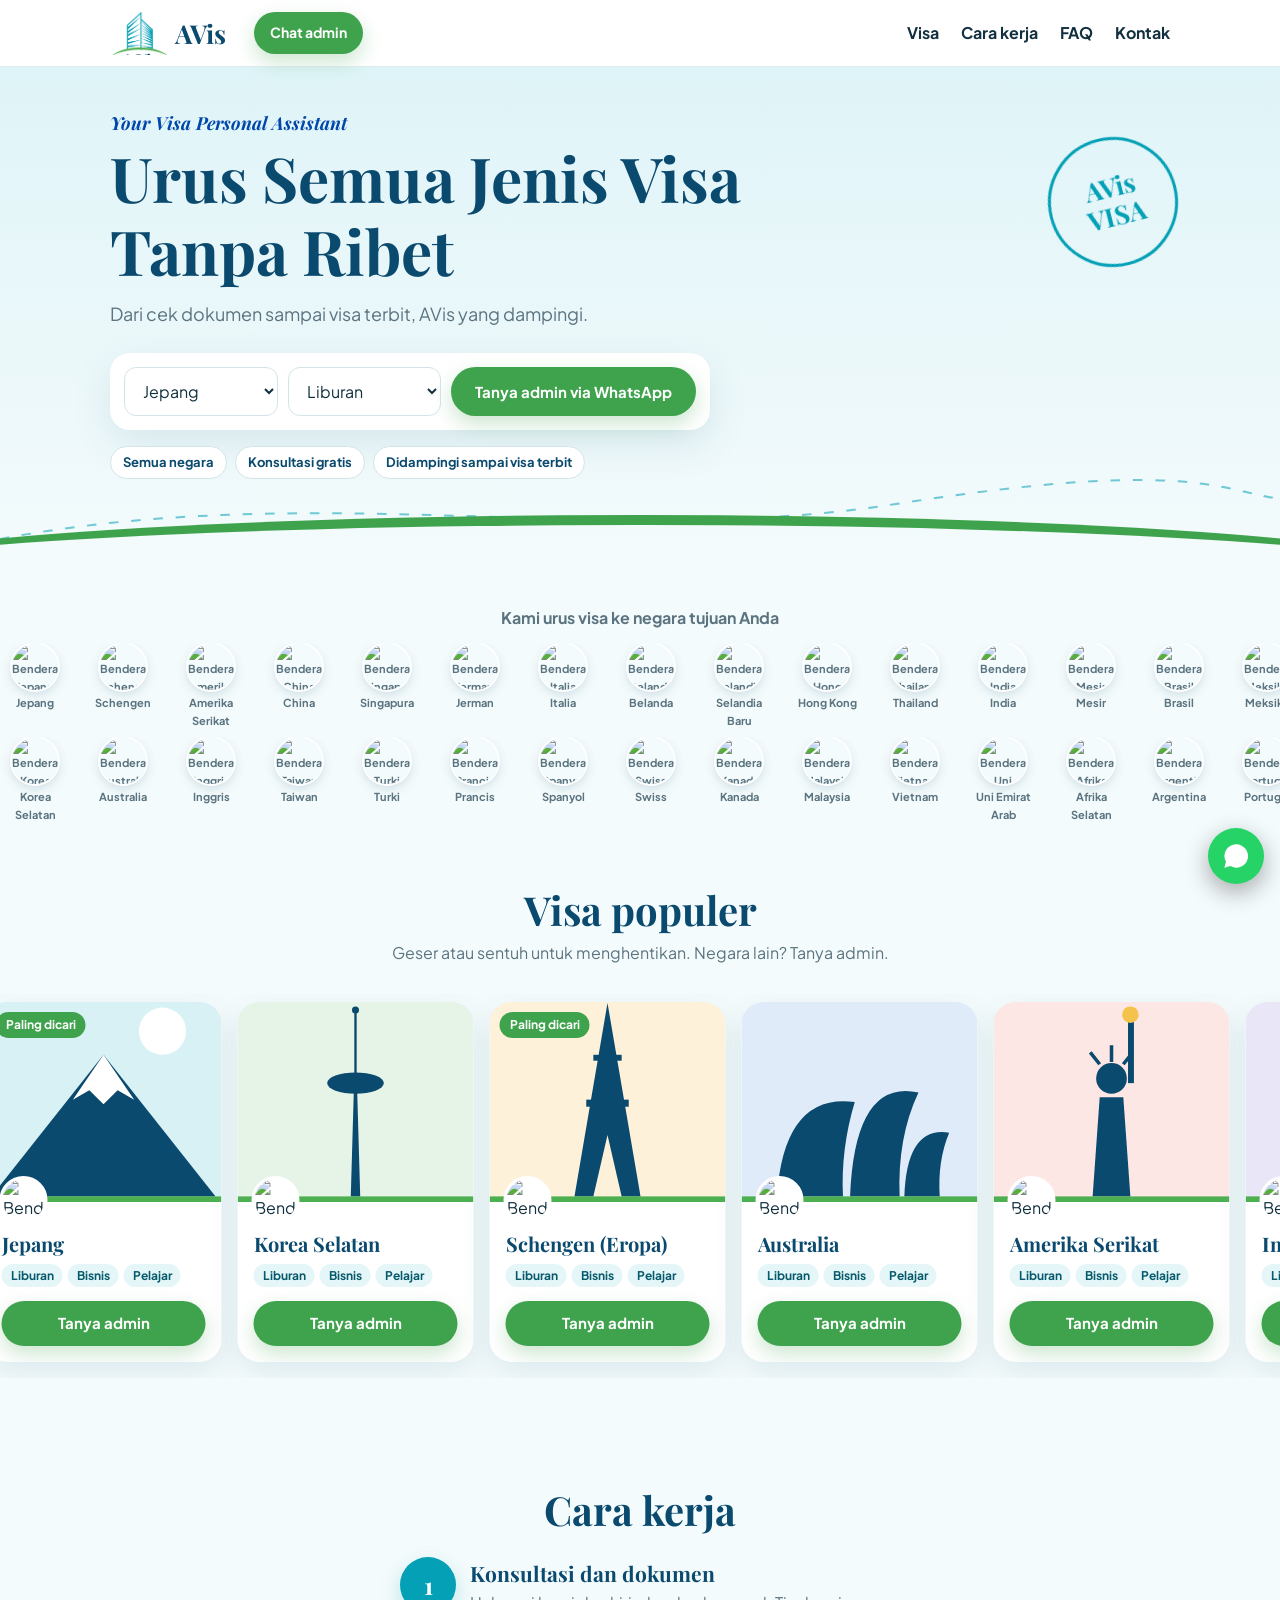
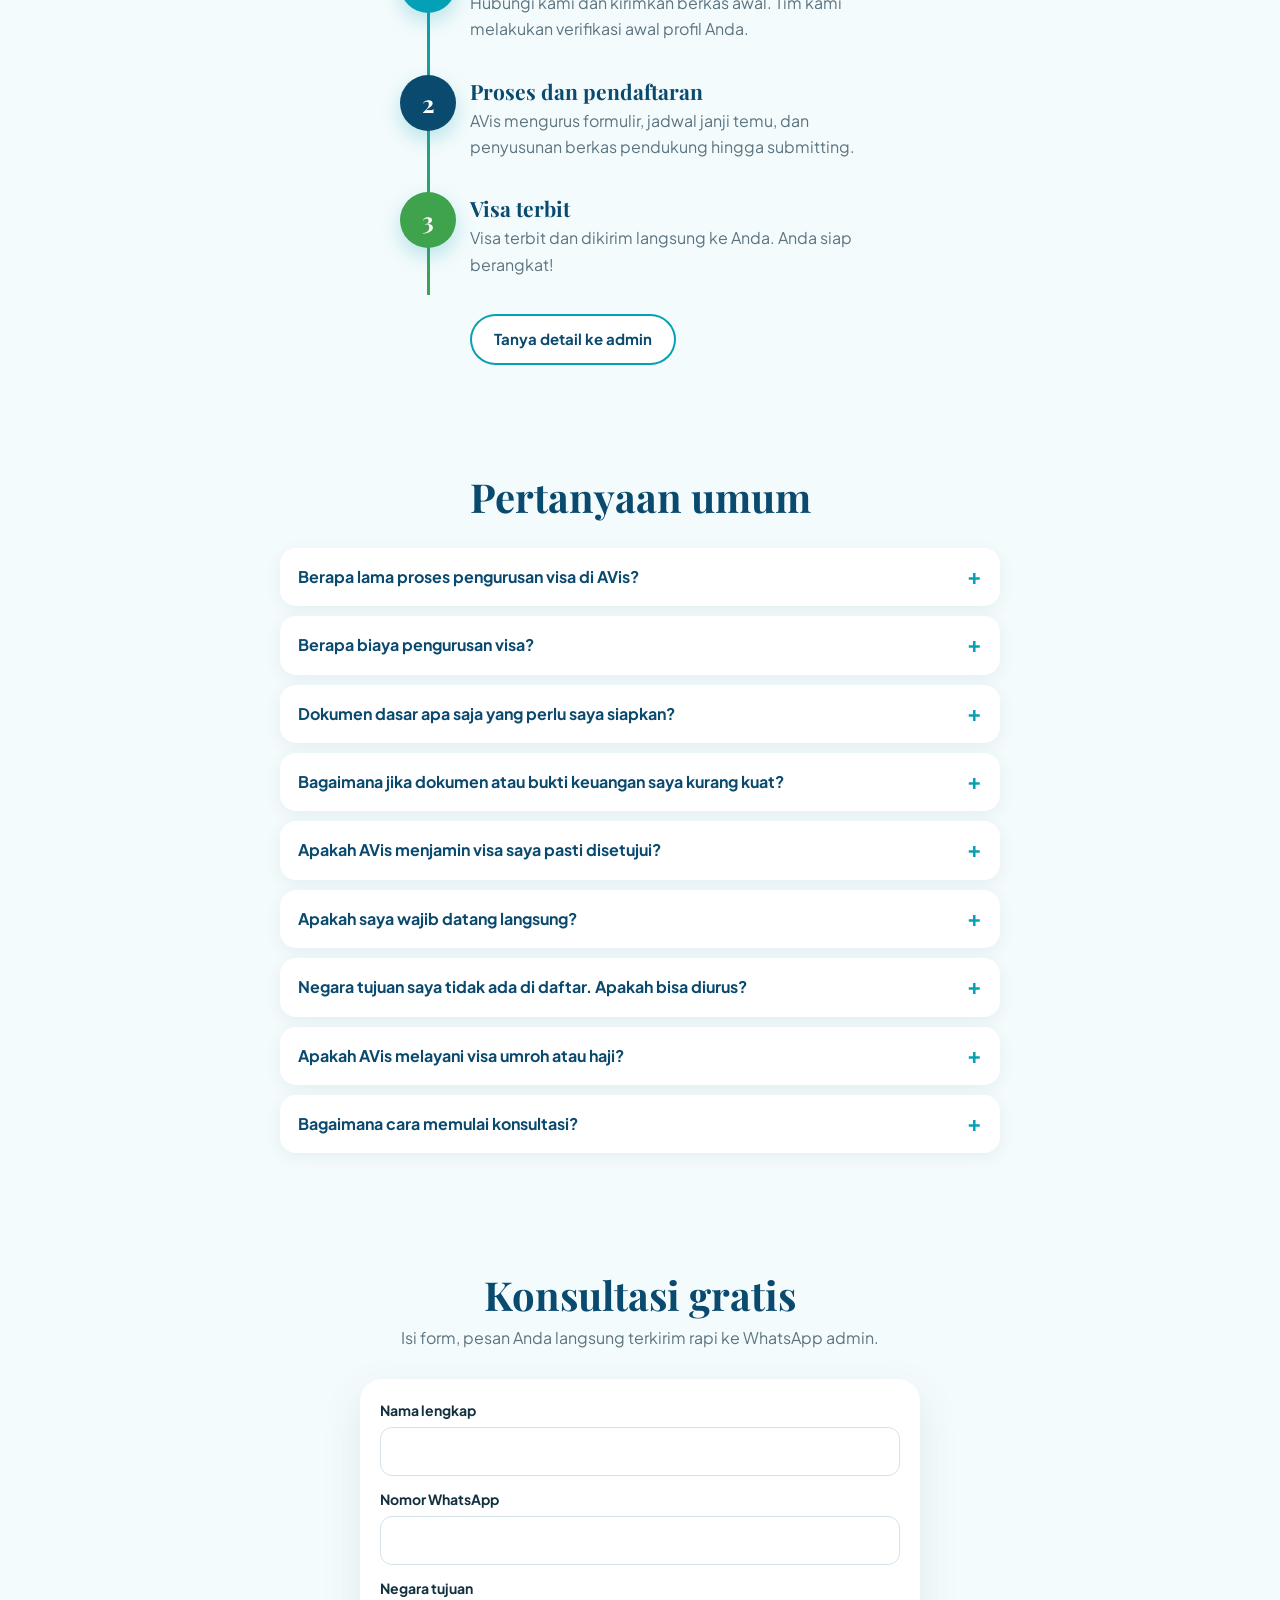
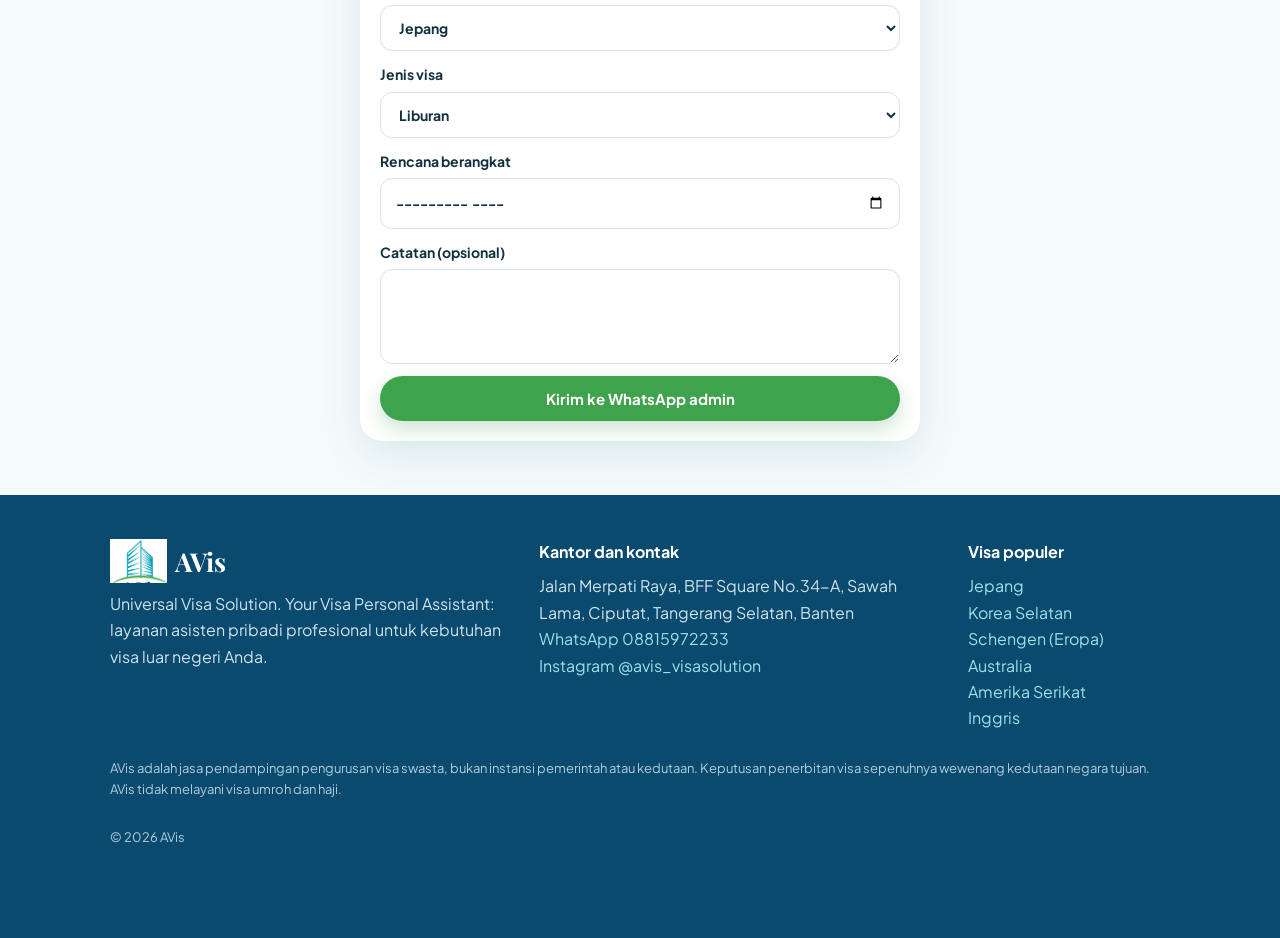
==== index.html @ 98c241cb "Add files via upload" ====
<!doctype html><html lang="id"><head><meta charset="utf-8"><meta name="viewport" content="width=device-width,initial-scale=1"><title>AVis | Jasa Pengurusan Visa Semua Negara, Urus Visa Tanpa Ribet</title><meta name="description" content="AVis (Universal Visa Solution) membantu pengurusan visa semua negara: liburan, bisnis, pelajar, kerja. Konsultasi gratis lewat WhatsApp."><link rel="canonical" href="https://avisgovisa.id/"><meta property="og:title" content="AVis | Jasa Pengurusan Visa Semua Negara, Urus Visa Tanpa Ribet"><meta property="og:description" content="AVis (Universal Visa Solution) membantu pengurusan visa semua negara: liburan, bisnis, pelajar, kerja. Konsultasi gratis lewat WhatsApp."><meta property="og:type" content="website"><meta property="og:url" content="https://avisgovisa.id/"><meta property="og:image" content="https://avisgovisa.id/assets/logo.png"><meta name="theme-color" content="#04a0b5"><link rel="icon" href="./assets/favicon.png"><link rel="preconnect" href="https://fonts.googleapis.com"><link rel="preconnect" href="https://fonts.gstatic.com" crossorigin><link href="https://fonts.googleapis.com/css2?family=Playfair+Display:wght@600;700&family=Plus+Jakarta+Sans:wght@400;500;700&display=swap" rel="stylesheet"><link rel="stylesheet" href="./assets/style.css"><script type="application/ld+json">{"@context": "https://schema.org", "@type": "ProfessionalService", "name": "AVis - Universal Visa Solution", "url": "https://avisgovisa.id", "image": "https://avisgovisa.id/assets/logo.png", "telephone": "+628815972233", "description": "Jasa pendampingan pengurusan visa semua negara.", "address": {"@type": "PostalAddress", "streetAddress": "Jalan Merpati Raya, BFF Square No.34-A, Sawah Lama, Ciputat", "addressLocality": "Tangerang Selatan", "addressRegion": "Banten", "addressCountry": "ID"}, "sameAs": ["https://www.instagram.com/avis_visasolution/"]}</script><script type="application/ld+json">{"@context": "https://schema.org", "@type": "FAQPage", "mainEntity": [{"@type": "Question", "name": "Berapa lama proses pengurusan visa di AVis?", "acceptedAnswer": {"@type": "Answer", "text": "Tergantung negara tujuan. Perkiraan: Australia dan China 3-7 hari kerja setelah berkas lengkap, Schengen (Eropa) 7-14 hari kerja (tergantung slot biometrik VFS/TLS). Waktu bisa berubah mengikuti kebijakan kedutaan."}}, {"@type": "Question", "name": "Berapa biaya pengurusan visa?", "acceptedAnswer": {"@type": "Answer", "text": "Biaya tergantung negara dan jenis visa. Chat admin via WhatsApp untuk informasi biaya terbaru."}}, {"@type": "Question", "name": "Dokumen dasar apa saja yang perlu saya siapkan?", "acceptedAnswer": {"@type": "Answer", "text": "Umumnya: paspor asli (aktif minimal 6 bulan), pasfoto terbaru, dokumen identitas (KTP, KK, akta lahir/nikah), rekening koran 3 bulan terakhir, serta surat keterangan kerja atau izin usaha. Detail persyaratan tiap negara kami kirim saat Anda berkonsultasi."}}, {"@type": "Question", "name": "Bagaimana jika dokumen atau bukti keuangan saya kurang kuat?", "acceptedAnswer": {"@type": "Answer", "text": "Tim Personal Visa Assistant kami melakukan profile review lebih dulu. Jika ada kekurangan, kami beri panduan dan solusi alternatif yang sah secara legal agar aplikasi Anda tetap kuat."}}, {"@type": "Question", "name": "Apakah AVis menjamin visa saya pasti disetujui?", "acceptedAnswer": {"@type": "Answer", "text": "Keputusan akhir sepenuhnya kewenangan kedutaan negara tujuan, jadi AVis tidak bisa menjamin visa disetujui. Dengan pendampingan tim kami, berkas Anda diperiksa, disusun, dan dioptimalkan sesuai standar penilaian kedutaan untuk meminimalkan risiko penolakan."}}, {"@type": "Question", "name": "Apakah saya wajib datang langsung?", "acceptedAnswer": {"@type": "Answer", "text": "Tergantung negara. Australia: umumnya online (e-Visa), tidak perlu datang. Schengen dan China: perlu hadir 1x untuk biometrik (sidik jari dan foto) di pusat aplikasi visa (VFS/TLS/CVAC). Kami bantu atur jadwal dan dampingi kesiapan berkas."}}, {"@type": "Question", "name": "Negara tujuan saya tidak ada di daftar. Apakah bisa diurus?", "acceptedAnswer": {"@type": "Answer", "text": "Bisa. AVis melayani pengurusan visa ke semua negara. Tanyakan langsung ke admin via WhatsApp."}}, {"@type": "Question", "name": "Apakah AVis melayani visa umroh atau haji?", "acceptedAnswer": {"@type": "Answer", "text": "Belum. AVis tidak melayani visa umroh dan haji."}}, {"@type": "Question", "name": "Bagaimana cara memulai konsultasi?", "acceptedAnswer": {"@type": "Answer", "text": "Isi form konsultasi di bawah atau klik tombol WhatsApp. Tim kami akan menganalisis profil Anda dan memberi konsultasi awal GRATIS."}}]}</script></head><body><header><div class="w hd"><a class="brand" href="./"><img src="./assets/logo-icon.png" alt="" width="44" height="44">AVis</a><a class="btn" href="https://wa.me/628815972233?text=Halo%20AVis%2C%20saya%20mau%20konsultasi%20visa." target="_blank" rel="noopener">Chat admin</a><button class="mn" aria-label="Menu">&#9776;</button><nav><a href="./#visa">Visa</a><a href="./#cara">Cara kerja</a><a href="./#faq">FAQ</a><a href="./#kontak">Kontak</a></nav></div></header><main><section class="hero"><div class="w"><p class="tag">Your Visa Personal Assistant</p><h1>Urus Semua Jenis Visa Tanpa Ribet</h1><p class="sub">Dari cek dokumen sampai visa terbit, AVis yang dampingi.</p><form class="pick" data-wa><select name="Negara tujuan" aria-label="Negara tujuan"><option>Jepang</option><option>Korea Selatan</option><option>Schengen (Eropa)</option><option>Australia</option><option>Amerika Serikat</option><option>Inggris</option><option>China</option><option>Taiwan</option><option>Singapura</option><option>Turki</option><option>Negara lain</option></select><select name="Jenis visa" aria-label="Jenis visa"><option>Liburan</option><option>Bisnis</option><option>Pelajar</option><option>Kerja</option><option>Kunjungan keluarga</option></select><button class="btn">Tanya admin via WhatsApp</button></form><ul class="chips"><li>Semua negara</li><li>Konsultasi gratis</li><li>Didampingi sampai visa terbit</li></ul></div><div class="stamp">AVis<br>VISA</div><svg class="route" viewBox="0 0 800 70" preserveAspectRatio="none" aria-hidden="true"><path d="M0 60C200 0 380 70 560 25S760 10 800 20"/></svg></section>
<p class="cap">Kami urus visa ke negara tujuan Anda</p><div class="mq"><div class="row"><a class="f1" href="./visa/jepang/"><img src="https://flagcdn.com/w80/jp.png" alt="Bendera Jepang" loading="lazy" width="46" height="46"><span>Jepang</span></a><a class="f1" href="./visa/schengen/"><img src="https://flagcdn.com/w80/eu.png" alt="Bendera Schengen" loading="lazy" width="46" height="46"><span>Schengen</span></a><a class="f1" href="./visa/amerika-serikat/"><img src="https://flagcdn.com/w80/us.png" alt="Bendera Amerika Serikat" loading="lazy" width="46" height="46"><span>Amerika Serikat</span></a><a class="f1" href="./visa/china/"><img src="https://flagcdn.com/w80/cn.png" alt="Bendera China" loading="lazy" width="46" height="46"><span>China</span></a><a class="f1" href="./visa/singapura/"><img src="https://flagcdn.com/w80/sg.png" alt="Bendera Singapura" loading="lazy" width="46" height="46"><span>Singapura</span></a><a class="f1" href="https://wa.me/628815972233?text=Halo%20AVis%2C%20saya%20mau%20tanya%20visa%20ke%20Jerman."><img src="https://flagcdn.com/w80/de.png" alt="Bendera Jerman" loading="lazy" width="46" height="46"><span>Jerman</span></a><a class="f1" href="https://wa.me/628815972233?text=Halo%20AVis%2C%20saya%20mau%20tanya%20visa%20ke%20Italia."><img src="https://flagcdn.com/w80/it.png" alt="Bendera Italia" loading="lazy" width="46" height="46"><span>Italia</span></a><a class="f1" href="https://wa.me/628815972233?text=Halo%20AVis%2C%20saya%20mau%20tanya%20visa%20ke%20Belanda."><img src="https://flagcdn.com/w80/nl.png" alt="Bendera Belanda" loading="lazy" width="46" height="46"><span>Belanda</span></a><a class="f1" href="https://wa.me/628815972233?text=Halo%20AVis%2C%20saya%20mau%20tanya%20visa%20ke%20Selandia%20Baru."><img src="https://flagcdn.com/w80/nz.png" alt="Bendera Selandia Baru" loading="lazy" width="46" height="46"><span>Selandia Baru</span></a><a class="f1" href="https://wa.me/628815972233?text=Halo%20AVis%2C%20saya%20mau%20tanya%20visa%20ke%20Hong%20Kong."><img src="https://flagcdn.com/w80/hk.png" alt="Bendera Hong Kong" loading="lazy" width="46" height="46"><span>Hong Kong</span></a><a class="f1" href="https://wa.me/628815972233?text=Halo%20AVis%2C%20saya%20mau%20tanya%20visa%20ke%20Thailand."><img src="https://flagcdn.com/w80/th.png" alt="Bendera Thailand" loading="lazy" width="46" height="46"><span>Thailand</span></a><a class="f1" href="https://wa.me/628815972233?text=Halo%20AVis%2C%20saya%20mau%20tanya%20visa%20ke%20India."><img src="https://flagcdn.com/w80/in.png" alt="Bendera India" loading="lazy" width="46" height="46"><span>India</span></a><a class="f1" href="https://wa.me/628815972233?text=Halo%20AVis%2C%20saya%20mau%20tanya%20visa%20ke%20Mesir."><img src="https://flagcdn.com/w80/eg.png" alt="Bendera Mesir" loading="lazy" width="46" height="46"><span>Mesir</span></a><a class="f1" href="https://wa.me/628815972233?text=Halo%20AVis%2C%20saya%20mau%20tanya%20visa%20ke%20Brasil."><img src="https://flagcdn.com/w80/br.png" alt="Bendera Brasil" loading="lazy" width="46" height="46"><span>Brasil</span></a><a class="f1" href="https://wa.me/628815972233?text=Halo%20AVis%2C%20saya%20mau%20tanya%20visa%20ke%20Meksiko."><img src="https://flagcdn.com/w80/mx.png" alt="Bendera Meksiko" loading="lazy" width="46" height="46"><span>Meksiko</span></a><a class="f1" href="https://wa.me/628815972233?text=Halo%20AVis%2C%20saya%20mau%20tanya%20visa%20ke%20Yunani."><img src="https://flagcdn.com/w80/gr.png" alt="Bendera Yunani" loading="lazy" width="46" height="46"><span>Yunani</span></a><a class="f1" href="./visa/jepang/"><img src="https://flagcdn.com/w80/jp.png" alt="Bendera Jepang" loading="lazy" width="46" height="46"><span>Jepang</span></a><a class="f1" href="./visa/schengen/"><img src="https://flagcdn.com/w80/eu.png" alt="Bendera Schengen" loading="lazy" width="46" height="46"><span>Schengen</span></a><a class="f1" href="./visa/amerika-serikat/"><img src="https://flagcdn.com/w80/us.png" alt="Bendera Amerika Serikat" loading="lazy" width="46" height="46"><span>Amerika Serikat</span></a><a class="f1" href="./visa/china/"><img src="https://flagcdn.com/w80/cn.png" alt="Bendera China" loading="lazy" width="46" height="46"><span>China</span></a><a class="f1" href="./visa/singapura/"><img src="https://flagcdn.com/w80/sg.png" alt="Bendera Singapura" loading="lazy" width="46" height="46"><span>Singapura</span></a><a class="f1" href="https://wa.me/628815972233?text=Halo%20AVis%2C%20saya%20mau%20tanya%20visa%20ke%20Jerman."><img src="https://flagcdn.com/w80/de.png" alt="Bendera Jerman" loading="lazy" width="46" height="46"><span>Jerman</span></a><a class="f1" href="https://wa.me/628815972233?text=Halo%20AVis%2C%20saya%20mau%20tanya%20visa%20ke%20Italia."><img src="https://flagcdn.com/w80/it.png" alt="Bendera Italia" loading="lazy" width="46" height="46"><span>Italia</span></a><a class="f1" href="https://wa.me/628815972233?text=Halo%20AVis%2C%20saya%20mau%20tanya%20visa%20ke%20Belanda."><img src="https://flagcdn.com/w80/nl.png" alt="Bendera Belanda" loading="lazy" width="46" height="46"><span>Belanda</span></a><a class="f1" href="https://wa.me/628815972233?text=Halo%20AVis%2C%20saya%20mau%20tanya%20visa%20ke%20Selandia%20Baru."><img src="https://flagcdn.com/w80/nz.png" alt="Bendera Selandia Baru" loading="lazy" width="46" height="46"><span>Selandia Baru</span></a><a class="f1" href="https://wa.me/628815972233?text=Halo%20AVis%2C%20saya%20mau%20tanya%20visa%20ke%20Hong%20Kong."><img src="https://flagcdn.com/w80/hk.png" alt="Bendera Hong Kong" loading="lazy" width="46" height="46"><span>Hong Kong</span></a><a class="f1" href="https://wa.me/628815972233?text=Halo%20AVis%2C%20saya%20mau%20tanya%20visa%20ke%20Thailand."><img src="https://flagcdn.com/w80/th.png" alt="Bendera Thailand" loading="lazy" width="46" height="46"><span>Thailand</span></a><a class="f1" href="https://wa.me/628815972233?text=Halo%20AVis%2C%20saya%20mau%20tanya%20visa%20ke%20India."><img src="https://flagcdn.com/w80/in.png" alt="Bendera India" loading="lazy" width="46" height="46"><span>India</span></a><a class="f1" href="https://wa.me/628815972233?text=Halo%20AVis%2C%20saya%20mau%20tanya%20visa%20ke%20Mesir."><img src="https://flagcdn.com/w80/eg.png" alt="Bendera Mesir" loading="lazy" width="46" height="46"><span>Mesir</span></a><a class="f1" href="https://wa.me/628815972233?text=Halo%20AVis%2C%20saya%20mau%20tanya%20visa%20ke%20Brasil."><img src="https://flagcdn.com/w80/br.png" alt="Bendera Brasil" loading="lazy" width="46" height="46"><span>Brasil</span></a><a class="f1" href="https://wa.me/628815972233?text=Halo%20AVis%2C%20saya%20mau%20tanya%20visa%20ke%20Meksiko."><img src="https://flagcdn.com/w80/mx.png" alt="Bendera Meksiko" loading="lazy" width="46" height="46"><span>Meksiko</span></a><a class="f1" href="https://wa.me/628815972233?text=Halo%20AVis%2C%20saya%20mau%20tanya%20visa%20ke%20Yunani."><img src="https://flagcdn.com/w80/gr.png" alt="Bendera Yunani" loading="lazy" width="46" height="46"><span>Yunani</span></a><a class="f1" href="./visa/jepang/"><img src="https://flagcdn.com/w80/jp.png" alt="Bendera Jepang" loading="lazy" width="46" height="46"><span>Jepang</span></a><a class="f1" href="./visa/schengen/"><img src="https://flagcdn.com/w80/eu.png" alt="Bendera Schengen" loading="lazy" width="46" height="46"><span>Schengen</span></a><a class="f1" href="./visa/amerika-serikat/"><img src="https://flagcdn.com/w80/us.png" alt="Bendera Amerika Serikat" loading="lazy" width="46" height="46"><span>Amerika Serikat</span></a><a class="f1" href="./visa/china/"><img src="https://flagcdn.com/w80/cn.png" alt="Bendera China" loading="lazy" width="46" height="46"><span>China</span></a><a class="f1" href="./visa/singapura/"><img src="https://flagcdn.com/w80/sg.png" alt="Bendera Singapura" loading="lazy" width="46" height="46"><span>Singapura</span></a><a class="f1" href="https://wa.me/628815972233?text=Halo%20AVis%2C%20saya%20mau%20tanya%20visa%20ke%20Jerman."><img src="https://flagcdn.com/w80/de.png" alt="Bendera Jerman" loading="lazy" width="46" height="46"><span>Jerman</span></a><a class="f1" href="https://wa.me/628815972233?text=Halo%20AVis%2C%20saya%20mau%20tanya%20visa%20ke%20Italia."><img src="https://flagcdn.com/w80/it.png" alt="Bendera Italia" loading="lazy" width="46" height="46"><span>Italia</span></a><a class="f1" href="https://wa.me/628815972233?text=Halo%20AVis%2C%20saya%20mau%20tanya%20visa%20ke%20Belanda."><img src="https://flagcdn.com/w80/nl.png" alt="Bendera Belanda" loading="lazy" width="46" height="46"><span>Belanda</span></a><a class="f1" href="https://wa.me/628815972233?text=Halo%20AVis%2C%20saya%20mau%20tanya%20visa%20ke%20Selandia%20Baru."><img src="https://flagcdn.com/w80/nz.png" alt="Bendera Selandia Baru" loading="lazy" width="46" height="46"><span>Selandia Baru</span></a><a class="f1" href="https://wa.me/628815972233?text=Halo%20AVis%2C%20saya%20mau%20tanya%20visa%20ke%20Hong%20Kong."><img src="https://flagcdn.com/w80/hk.png" alt="Bendera Hong Kong" loading="lazy" width="46" height="46"><span>Hong Kong</span></a><a class="f1" href="https://wa.me/628815972233?text=Halo%20AVis%2C%20saya%20mau%20tanya%20visa%20ke%20Thailand."><img src="https://flagcdn.com/w80/th.png" alt="Bendera Thailand" loading="lazy" width="46" height="46"><span>Thailand</span></a><a class="f1" href="https://wa.me/628815972233?text=Halo%20AVis%2C%20saya%20mau%20tanya%20visa%20ke%20India."><img src="https://flagcdn.com/w80/in.png" alt="Bendera India" loading="lazy" width="46" height="46"><span>India</span></a><a class="f1" href="https://wa.me/628815972233?text=Halo%20AVis%2C%20saya%20mau%20tanya%20visa%20ke%20Mesir."><img src="https://flagcdn.com/w80/eg.png" alt="Bendera Mesir" loading="lazy" width="46" height="46"><span>Mesir</span></a><a class="f1" href="https://wa.me/628815972233?text=Halo%20AVis%2C%20saya%20mau%20tanya%20visa%20ke%20Brasil."><img src="https://flagcdn.com/w80/br.png" alt="Bendera Brasil" loading="lazy" width="46" height="46"><span>Brasil</span></a><a class="f1" href="https://wa.me/628815972233?text=Halo%20AVis%2C%20saya%20mau%20tanya%20visa%20ke%20Meksiko."><img src="https://flagcdn.com/w80/mx.png" alt="Bendera Meksiko" loading="lazy" width="46" height="46"><span>Meksiko</span></a><a class="f1" href="https://wa.me/628815972233?text=Halo%20AVis%2C%20saya%20mau%20tanya%20visa%20ke%20Yunani."><img src="https://flagcdn.com/w80/gr.png" alt="Bendera Yunani" loading="lazy" width="46" height="46"><span>Yunani</span></a><a class="f1" href="./visa/jepang/"><img src="https://flagcdn.com/w80/jp.png" alt="Bendera Jepang" loading="lazy" width="46" height="46"><span>Jepang</span></a><a class="f1" href="./visa/schengen/"><img src="https://flagcdn.com/w80/eu.png" alt="Bendera Schengen" loading="lazy" width="46" height="46"><span>Schengen</span></a><a class="f1" href="./visa/amerika-serikat/"><img src="https://flagcdn.com/w80/us.png" alt="Bendera Amerika Serikat" loading="lazy" width="46" height="46"><span>Amerika Serikat</span></a><a class="f1" href="./visa/china/"><img src="https://flagcdn.com/w80/cn.png" alt="Bendera China" loading="lazy" width="46" height="46"><span>China</span></a><a class="f1" href="./visa/singapura/"><img src="https://flagcdn.com/w80/sg.png" alt="Bendera Singapura" loading="lazy" width="46" height="46"><span>Singapura</span></a><a class="f1" href="https://wa.me/628815972233?text=Halo%20AVis%2C%20saya%20mau%20tanya%20visa%20ke%20Jerman."><img src="https://flagcdn.com/w80/de.png" alt="Bendera Jerman" loading="lazy" width="46" height="46"><span>Jerman</span></a><a class="f1" href="https://wa.me/628815972233?text=Halo%20AVis%2C%20saya%20mau%20tanya%20visa%20ke%20Italia."><img src="https://flagcdn.com/w80/it.png" alt="Bendera Italia" loading="lazy" width="46" height="46"><span>Italia</span></a><a class="f1" href="https://wa.me/628815972233?text=Halo%20AVis%2C%20saya%20mau%20tanya%20visa%20ke%20Belanda."><img src="https://flagcdn.com/w80/nl.png" alt="Bendera Belanda" loading="lazy" width="46" height="46"><span>Belanda</span></a><a class="f1" href="https://wa.me/628815972233?text=Halo%20AVis%2C%20saya%20mau%20tanya%20visa%20ke%20Selandia%20Baru."><img src="https://flagcdn.com/w80/nz.png" alt="Bendera Selandia Baru" loading="lazy" width="46" height="46"><span>Selandia Baru</span></a><a class="f1" href="https://wa.me/628815972233?text=Halo%20AVis%2C%20saya%20mau%20tanya%20visa%20ke%20Hong%20Kong."><img src="https://flagcdn.com/w80/hk.png" alt="Bendera Hong Kong" loading="lazy" width="46" height="46"><span>Hong Kong</span></a><a class="f1" href="https://wa.me/628815972233?text=Halo%20AVis%2C%20saya%20mau%20tanya%20visa%20ke%20Thailand."><img src="https://flagcdn.com/w80/th.png" alt="Bendera Thailand" loading="lazy" width="46" height="46"><span>Thailand</span></a><a class="f1" href="https://wa.me/628815972233?text=Halo%20AVis%2C%20saya%20mau%20tanya%20visa%20ke%20India."><img src="https://flagcdn.com/w80/in.png" alt="Bendera India" loading="lazy" width="46" height="46"><span>India</span></a><a class="f1" href="https://wa.me/628815972233?text=Halo%20AVis%2C%20saya%20mau%20tanya%20visa%20ke%20Mesir."><img src="https://flagcdn.com/w80/eg.png" alt="Bendera Mesir" loading="lazy" width="46" height="46"><span>Mesir</span></a><a class="f1" href="https://wa.me/628815972233?text=Halo%20AVis%2C%20saya%20mau%20tanya%20visa%20ke%20Brasil."><img src="https://flagcdn.com/w80/br.png" alt="Bendera Brasil" loading="lazy" width="46" height="46"><span>Brasil</span></a><a class="f1" href="https://wa.me/628815972233?text=Halo%20AVis%2C%20saya%20mau%20tanya%20visa%20ke%20Meksiko."><img src="https://flagcdn.com/w80/mx.png" alt="Bendera Meksiko" loading="lazy" width="46" height="46"><span>Meksiko</span></a><a class="f1" href="https://wa.me/628815972233?text=Halo%20AVis%2C%20saya%20mau%20tanya%20visa%20ke%20Yunani."><img src="https://flagcdn.com/w80/gr.png" alt="Bendera Yunani" loading="lazy" width="46" height="46"><span>Yunani</span></a></div></div><div class="mq"><div class="row r"><a class="f1" href="./visa/korea-selatan/"><img src="https://flagcdn.com/w80/kr.png" alt="Bendera Korea Selatan" loading="lazy" width="46" height="46"><span>Korea Selatan</span></a><a class="f1" href="./visa/australia/"><img src="https://flagcdn.com/w80/au.png" alt="Bendera Australia" loading="lazy" width="46" height="46"><span>Australia</span></a><a class="f1" href="./visa/inggris/"><img src="https://flagcdn.com/w80/gb.png" alt="Bendera Inggris" loading="lazy" width="46" height="46"><span>Inggris</span></a><a class="f1" href="./visa/taiwan/"><img src="https://flagcdn.com/w80/tw.png" alt="Bendera Taiwan" loading="lazy" width="46" height="46"><span>Taiwan</span></a><a class="f1" href="./visa/turki/"><img src="https://flagcdn.com/w80/tr.png" alt="Bendera Turki" loading="lazy" width="46" height="46"><span>Turki</span></a><a class="f1" href="https://wa.me/628815972233?text=Halo%20AVis%2C%20saya%20mau%20tanya%20visa%20ke%20Prancis."><img src="https://flagcdn.com/w80/fr.png" alt="Bendera Prancis" loading="lazy" width="46" height="46"><span>Prancis</span></a><a class="f1" href="https://wa.me/628815972233?text=Halo%20AVis%2C%20saya%20mau%20tanya%20visa%20ke%20Spanyol."><img src="https://flagcdn.com/w80/es.png" alt="Bendera Spanyol" loading="lazy" width="46" height="46"><span>Spanyol</span></a><a class="f1" href="https://wa.me/628815972233?text=Halo%20AVis%2C%20saya%20mau%20tanya%20visa%20ke%20Swiss."><img src="https://flagcdn.com/w80/ch.png" alt="Bendera Swiss" loading="lazy" width="46" height="46"><span>Swiss</span></a><a class="f1" href="https://wa.me/628815972233?text=Halo%20AVis%2C%20saya%20mau%20tanya%20visa%20ke%20Kanada."><img src="https://flagcdn.com/w80/ca.png" alt="Bendera Kanada" loading="lazy" width="46" height="46"><span>Kanada</span></a><a class="f1" href="https://wa.me/628815972233?text=Halo%20AVis%2C%20saya%20mau%20tanya%20visa%20ke%20Malaysia."><img src="https://flagcdn.com/w80/my.png" alt="Bendera Malaysia" loading="lazy" width="46" height="46"><span>Malaysia</span></a><a class="f1" href="https://wa.me/628815972233?text=Halo%20AVis%2C%20saya%20mau%20tanya%20visa%20ke%20Vietnam."><img src="https://flagcdn.com/w80/vn.png" alt="Bendera Vietnam" loading="lazy" width="46" height="46"><span>Vietnam</span></a><a class="f1" href="https://wa.me/628815972233?text=Halo%20AVis%2C%20saya%20mau%20tanya%20visa%20ke%20Uni%20Emirat%20Arab."><img src="https://flagcdn.com/w80/ae.png" alt="Bendera Uni Emirat Arab" loading="lazy" width="46" height="46"><span>Uni Emirat Arab</span></a><a class="f1" href="https://wa.me/628815972233?text=Halo%20AVis%2C%20saya%20mau%20tanya%20visa%20ke%20Afrika%20Selatan."><img src="https://flagcdn.com/w80/za.png" alt="Bendera Afrika Selatan" loading="lazy" width="46" height="46"><span>Afrika Selatan</span></a><a class="f1" href="https://wa.me/628815972233?text=Halo%20AVis%2C%20saya%20mau%20tanya%20visa%20ke%20Argentina."><img src="https://flagcdn.com/w80/ar.png" alt="Bendera Argentina" loading="lazy" width="46" height="46"><span>Argentina</span></a><a class="f1" href="https://wa.me/628815972233?text=Halo%20AVis%2C%20saya%20mau%20tanya%20visa%20ke%20Portugal."><img src="https://flagcdn.com/w80/pt.png" alt="Bendera Portugal" loading="lazy" width="46" height="46"><span>Portugal</span></a><a class="f1" href="https://wa.me/628815972233?text=Halo%20AVis%2C%20saya%20mau%20tanya%20visa%20ke%20Rusia."><img src="https://flagcdn.com/w80/ru.png" alt="Bendera Rusia" loading="lazy" width="46" height="46"><span>Rusia</span></a><a class="f1" href="./visa/korea-selatan/"><img src="https://flagcdn.com/w80/kr.png" alt="Bendera Korea Selatan" loading="lazy" width="46" height="46"><span>Korea Selatan</span></a><a class="f1" href="./visa/australia/"><img src="https://flagcdn.com/w80/au.png" alt="Bendera Australia" loading="lazy" width="46" height="46"><span>Australia</span></a><a class="f1" href="./visa/inggris/"><img src="https://flagcdn.com/w80/gb.png" alt="Bendera Inggris" loading="lazy" width="46" height="46"><span>Inggris</span></a><a class="f1" href="./visa/taiwan/"><img src="https://flagcdn.com/w80/tw.png" alt="Bendera Taiwan" loading="lazy" width="46" height="46"><span>Taiwan</span></a><a class="f1" href="./visa/turki/"><img src="https://flagcdn.com/w80/tr.png" alt="Bendera Turki" loading="lazy" width="46" height="46"><span>Turki</span></a><a class="f1" href="https://wa.me/628815972233?text=Halo%20AVis%2C%20saya%20mau%20tanya%20visa%20ke%20Prancis."><img src="https://flagcdn.com/w80/fr.png" alt="Bendera Prancis" loading="lazy" width="46" height="46"><span>Prancis</span></a><a class="f1" href="https://wa.me/628815972233?text=Halo%20AVis%2C%20saya%20mau%20tanya%20visa%20ke%20Spanyol."><img src="https://flagcdn.com/w80/es.png" alt="Bendera Spanyol" loading="lazy" width="46" height="46"><span>Spanyol</span></a><a class="f1" href="https://wa.me/628815972233?text=Halo%20AVis%2C%20saya%20mau%20tanya%20visa%20ke%20Swiss."><img src="https://flagcdn.com/w80/ch.png" alt="Bendera Swiss" loading="lazy" width="46" height="46"><span>Swiss</span></a><a class="f1" href="https://wa.me/628815972233?text=Halo%20AVis%2C%20saya%20mau%20tanya%20visa%20ke%20Kanada."><img src="https://flagcdn.com/w80/ca.png" alt="Bendera Kanada" loading="lazy" width="46" height="46"><span>Kanada</span></a><a class="f1" href="https://wa.me/628815972233?text=Halo%20AVis%2C%20saya%20mau%20tanya%20visa%20ke%20Malaysia."><img src="https://flagcdn.com/w80/my.png" alt="Bendera Malaysia" loading="lazy" width="46" height="46"><span>Malaysia</span></a><a class="f1" href="https://wa.me/628815972233?text=Halo%20AVis%2C%20saya%20mau%20tanya%20visa%20ke%20Vietnam."><img src="https://flagcdn.com/w80/vn.png" alt="Bendera Vietnam" loading="lazy" width="46" height="46"><span>Vietnam</span></a><a class="f1" href="https://wa.me/628815972233?text=Halo%20AVis%2C%20saya%20mau%20tanya%20visa%20ke%20Uni%20Emirat%20Arab."><img src="https://flagcdn.com/w80/ae.png" alt="Bendera Uni Emirat Arab" loading="lazy" width="46" height="46"><span>Uni Emirat Arab</span></a><a class="f1" href="https://wa.me/628815972233?text=Halo%20AVis%2C%20saya%20mau%20tanya%20visa%20ke%20Afrika%20Selatan."><img src="https://flagcdn.com/w80/za.png" alt="Bendera Afrika Selatan" loading="lazy" width="46" height="46"><span>Afrika Selatan</span></a><a class="f1" href="https://wa.me/628815972233?text=Halo%20AVis%2C%20saya%20mau%20tanya%20visa%20ke%20Argentina."><img src="https://flagcdn.com/w80/ar.png" alt="Bendera Argentina" loading="lazy" width="46" height="46"><span>Argentina</span></a><a class="f1" href="https://wa.me/628815972233?text=Halo%20AVis%2C%20saya%20mau%20tanya%20visa%20ke%20Portugal."><img src="https://flagcdn.com/w80/pt.png" alt="Bendera Portugal" loading="lazy" width="46" height="46"><span>Portugal</span></a><a class="f1" href="https://wa.me/628815972233?text=Halo%20AVis%2C%20saya%20mau%20tanya%20visa%20ke%20Rusia."><img src="https://flagcdn.com/w80/ru.png" alt="Bendera Rusia" loading="lazy" width="46" height="46"><span>Rusia</span></a><a class="f1" href="./visa/korea-selatan/"><img src="https://flagcdn.com/w80/kr.png" alt="Bendera Korea Selatan" loading="lazy" width="46" height="46"><span>Korea Selatan</span></a><a class="f1" href="./visa/australia/"><img src="https://flagcdn.com/w80/au.png" alt="Bendera Australia" loading="lazy" width="46" height="46"><span>Australia</span></a><a class="f1" href="./visa/inggris/"><img src="https://flagcdn.com/w80/gb.png" alt="Bendera Inggris" loading="lazy" width="46" height="46"><span>Inggris</span></a><a class="f1" href="./visa/taiwan/"><img src="https://flagcdn.com/w80/tw.png" alt="Bendera Taiwan" loading="lazy" width="46" height="46"><span>Taiwan</span></a><a class="f1" href="./visa/turki/"><img src="https://flagcdn.com/w80/tr.png" alt="Bendera Turki" loading="lazy" width="46" height="46"><span>Turki</span></a><a class="f1" href="https://wa.me/628815972233?text=Halo%20AVis%2C%20saya%20mau%20tanya%20visa%20ke%20Prancis."><img src="https://flagcdn.com/w80/fr.png" alt="Bendera Prancis" loading="lazy" width="46" height="46"><span>Prancis</span></a><a class="f1" href="https://wa.me/628815972233?text=Halo%20AVis%2C%20saya%20mau%20tanya%20visa%20ke%20Spanyol."><img src="https://flagcdn.com/w80/es.png" alt="Bendera Spanyol" loading="lazy" width="46" height="46"><span>Spanyol</span></a><a class="f1" href="https://wa.me/628815972233?text=Halo%20AVis%2C%20saya%20mau%20tanya%20visa%20ke%20Swiss."><img src="https://flagcdn.com/w80/ch.png" alt="Bendera Swiss" loading="lazy" width="46" height="46"><span>Swiss</span></a><a class="f1" href="https://wa.me/628815972233?text=Halo%20AVis%2C%20saya%20mau%20tanya%20visa%20ke%20Kanada."><img src="https://flagcdn.com/w80/ca.png" alt="Bendera Kanada" loading="lazy" width="46" height="46"><span>Kanada</span></a><a class="f1" href="https://wa.me/628815972233?text=Halo%20AVis%2C%20saya%20mau%20tanya%20visa%20ke%20Malaysia."><img src="https://flagcdn.com/w80/my.png" alt="Bendera Malaysia" loading="lazy" width="46" height="46"><span>Malaysia</span></a><a class="f1" href="https://wa.me/628815972233?text=Halo%20AVis%2C%20saya%20mau%20tanya%20visa%20ke%20Vietnam."><img src="https://flagcdn.com/w80/vn.png" alt="Bendera Vietnam" loading="lazy" width="46" height="46"><span>Vietnam</span></a><a class="f1" href="https://wa.me/628815972233?text=Halo%20AVis%2C%20saya%20mau%20tanya%20visa%20ke%20Uni%20Emirat%20Arab."><img src="https://flagcdn.com/w80/ae.png" alt="Bendera Uni Emirat Arab" loading="lazy" width="46" height="46"><span>Uni Emirat Arab</span></a><a class="f1" href="https://wa.me/628815972233?text=Halo%20AVis%2C%20saya%20mau%20tanya%20visa%20ke%20Afrika%20Selatan."><img src="https://flagcdn.com/w80/za.png" alt="Bendera Afrika Selatan" loading="lazy" width="46" height="46"><span>Afrika Selatan</span></a><a class="f1" href="https://wa.me/628815972233?text=Halo%20AVis%2C%20saya%20mau%20tanya%20visa%20ke%20Argentina."><img src="https://flagcdn.com/w80/ar.png" alt="Bendera Argentina" loading="lazy" width="46" height="46"><span>Argentina</span></a><a class="f1" href="https://wa.me/628815972233?text=Halo%20AVis%2C%20saya%20mau%20tanya%20visa%20ke%20Portugal."><img src="https://flagcdn.com/w80/pt.png" alt="Bendera Portugal" loading="lazy" width="46" height="46"><span>Portugal</span></a><a class="f1" href="https://wa.me/628815972233?text=Halo%20AVis%2C%20saya%20mau%20tanya%20visa%20ke%20Rusia."><img src="https://flagcdn.com/w80/ru.png" alt="Bendera Rusia" loading="lazy" width="46" height="46"><span>Rusia</span></a><a class="f1" href="./visa/korea-selatan/"><img src="https://flagcdn.com/w80/kr.png" alt="Bendera Korea Selatan" loading="lazy" width="46" height="46"><span>Korea Selatan</span></a><a class="f1" href="./visa/australia/"><img src="https://flagcdn.com/w80/au.png" alt="Bendera Australia" loading="lazy" width="46" height="46"><span>Australia</span></a><a class="f1" href="./visa/inggris/"><img src="https://flagcdn.com/w80/gb.png" alt="Bendera Inggris" loading="lazy" width="46" height="46"><span>Inggris</span></a><a class="f1" href="./visa/taiwan/"><img src="https://flagcdn.com/w80/tw.png" alt="Bendera Taiwan" loading="lazy" width="46" height="46"><span>Taiwan</span></a><a class="f1" href="./visa/turki/"><img src="https://flagcdn.com/w80/tr.png" alt="Bendera Turki" loading="lazy" width="46" height="46"><span>Turki</span></a><a class="f1" href="https://wa.me/628815972233?text=Halo%20AVis%2C%20saya%20mau%20tanya%20visa%20ke%20Prancis."><img src="https://flagcdn.com/w80/fr.png" alt="Bendera Prancis" loading="lazy" width="46" height="46"><span>Prancis</span></a><a class="f1" href="https://wa.me/628815972233?text=Halo%20AVis%2C%20saya%20mau%20tanya%20visa%20ke%20Spanyol."><img src="https://flagcdn.com/w80/es.png" alt="Bendera Spanyol" loading="lazy" width="46" height="46"><span>Spanyol</span></a><a class="f1" href="https://wa.me/628815972233?text=Halo%20AVis%2C%20saya%20mau%20tanya%20visa%20ke%20Swiss."><img src="https://flagcdn.com/w80/ch.png" alt="Bendera Swiss" loading="lazy" width="46" height="46"><span>Swiss</span></a><a class="f1" href="https://wa.me/628815972233?text=Halo%20AVis%2C%20saya%20mau%20tanya%20visa%20ke%20Kanada."><img src="https://flagcdn.com/w80/ca.png" alt="Bendera Kanada" loading="lazy" width="46" height="46"><span>Kanada</span></a><a class="f1" href="https://wa.me/628815972233?text=Halo%20AVis%2C%20saya%20mau%20tanya%20visa%20ke%20Malaysia."><img src="https://flagcdn.com/w80/my.png" alt="Bendera Malaysia" loading="lazy" width="46" height="46"><span>Malaysia</span></a><a class="f1" href="https://wa.me/628815972233?text=Halo%20AVis%2C%20saya%20mau%20tanya%20visa%20ke%20Vietnam."><img src="https://flagcdn.com/w80/vn.png" alt="Bendera Vietnam" loading="lazy" width="46" height="46"><span>Vietnam</span></a><a class="f1" href="https://wa.me/628815972233?text=Halo%20AVis%2C%20saya%20mau%20tanya%20visa%20ke%20Uni%20Emirat%20Arab."><img src="https://flagcdn.com/w80/ae.png" alt="Bendera Uni Emirat Arab" loading="lazy" width="46" height="46"><span>Uni Emirat Arab</span></a><a class="f1" href="https://wa.me/628815972233?text=Halo%20AVis%2C%20saya%20mau%20tanya%20visa%20ke%20Afrika%20Selatan."><img src="https://flagcdn.com/w80/za.png" alt="Bendera Afrika Selatan" loading="lazy" width="46" height="46"><span>Afrika Selatan</span></a><a class="f1" href="https://wa.me/628815972233?text=Halo%20AVis%2C%20saya%20mau%20tanya%20visa%20ke%20Argentina."><img src="https://flagcdn.com/w80/ar.png" alt="Bendera Argentina" loading="lazy" width="46" height="46"><span>Argentina</span></a><a class="f1" href="https://wa.me/628815972233?text=Halo%20AVis%2C%20saya%20mau%20tanya%20visa%20ke%20Portugal."><img src="https://flagcdn.com/w80/pt.png" alt="Bendera Portugal" loading="lazy" width="46" height="46"><span>Portugal</span></a><a class="f1" href="https://wa.me/628815972233?text=Halo%20AVis%2C%20saya%20mau%20tanya%20visa%20ke%20Rusia."><img src="https://flagcdn.com/w80/ru.png" alt="Bendera Rusia" loading="lazy" width="46" height="46"><span>Rusia</span></a></div></div>
<section id="visa"><div class="t"><h2>Visa populer</h2><p>Geser atau sentuh untuk menghentikan. Negara lain? Tanya admin.</p></div><div class="loop"><div class="tr"><div class="card"><a class="ph" href="./visa/jepang/" draggable="false"><svg viewBox="0 0 200 240" preserveAspectRatio="xMidYMid slice" aria-hidden="true"><rect width="200" height="240" fill="#d8f1f5"/><g fill="#0b4a6f"><circle cx="150" cy="60" r="20" fill="#fff"/><path d="M5 200L100 80l95 120z"/><path d="M74 118L100 80l26 38-14-8-12 12-12-12z" fill="#fff"/></g><rect y="200" width="200" height="40" fill="#4caf50"/></svg><span class="bd">Paling dicari</span><span class="fl"><img src="https://flagcdn.com/w80/jp.png" alt="Bendera Jepang" width="48" height="48" draggable="false"></span></a><div class="cb"><h3>Jepang</h3><div class="tg"><span>Liburan</span><span>Bisnis</span><span>Pelajar</span></div><a class="btn" href="https://wa.me/628815972233?text=Halo%20AVis%2C%20saya%20mau%20tanya%20visa%20ke%20Jepang." target="_blank" rel="noopener">Tanya admin</a></div></div><div class="card"><a class="ph" href="./visa/korea-selatan/" draggable="false"><svg viewBox="0 0 200 240" preserveAspectRatio="xMidYMid slice" aria-hidden="true"><rect width="200" height="240" fill="#e6f4e8"/><g fill="#0b4a6f"><path d="M96 200L99 96h2l3 104z"/><ellipse cx="100" cy="104" rx="24" ry="9"/><rect x="99" y="44" width="2" height="52"/><circle cx="100" cy="42" r="3"/></g><rect y="200" width="200" height="40" fill="#4caf50"/></svg><span class="fl"><img src="https://flagcdn.com/w80/kr.png" alt="Bendera Korea Selatan" width="48" height="48" draggable="false"></span></a><div class="cb"><h3>Korea Selatan</h3><div class="tg"><span>Liburan</span><span>Bisnis</span><span>Pelajar</span></div><a class="btn" href="https://wa.me/628815972233?text=Halo%20AVis%2C%20saya%20mau%20tanya%20visa%20ke%20Korea%20Selatan." target="_blank" rel="noopener">Tanya admin</a></div></div><div class="card"><a class="ph" href="./visa/schengen/" draggable="false"><svg viewBox="0 0 200 240" preserveAspectRatio="xMidYMid slice" aria-hidden="true"><rect width="200" height="240" fill="#fdf1da"/><g fill="#0b4a6f"><path d="M100 36L72 200h16l12-52 12 52h16z"/><rect x="82" y="118" width="36" height="6"/><rect x="88" y="80" width="24" height="5"/></g><rect y="200" width="200" height="40" fill="#4caf50"/></svg><span class="bd">Paling dicari</span><span class="fl"><img src="https://flagcdn.com/w80/eu.png" alt="Bendera Schengen (Eropa)" width="48" height="48" draggable="false"></span></a><div class="cb"><h3>Schengen (Eropa)</h3><div class="tg"><span>Liburan</span><span>Bisnis</span><span>Pelajar</span></div><a class="btn" href="https://wa.me/628815972233?text=Halo%20AVis%2C%20saya%20mau%20tanya%20visa%20ke%20Schengen%20%28Eropa%29." target="_blank" rel="noopener">Tanya admin</a></div></div><div class="card"><a class="ph" href="./visa/australia/" draggable="false"><svg viewBox="0 0 200 240" preserveAspectRatio="xMidYMid slice" aria-hidden="true"><rect width="200" height="240" fill="#e0ebfa"/><g fill="#0b4a6f"><path d="M30 200Q36 112 96 120Q84 160 86 200z"/><path d="M92 200Q96 100 150 112Q132 150 134 200z"/><path d="M138 200Q140 140 176 146Q166 170 168 200z"/></g><rect y="200" width="200" height="40" fill="#4caf50"/></svg><span class="fl"><img src="https://flagcdn.com/w80/au.png" alt="Bendera Australia" width="48" height="48" draggable="false"></span></a><div class="cb"><h3>Australia</h3><div class="tg"><span>Liburan</span><span>Bisnis</span><span>Pelajar</span></div><a class="btn" href="https://wa.me/628815972233?text=Halo%20AVis%2C%20saya%20mau%20tanya%20visa%20ke%20Australia." target="_blank" rel="noopener">Tanya admin</a></div></div><div class="card"><a class="ph" href="./visa/amerika-serikat/" draggable="false"><svg viewBox="0 0 200 240" preserveAspectRatio="xMidYMid slice" aria-hidden="true"><rect width="200" height="240" fill="#fde7e4"/><g fill="#0b4a6f"><path d="M84 200l6-84h20l6 84z"/><circle cx="100" cy="100" r="13"/><path d="M90 88l-8-10M100 86V72M110 88l8-10" stroke="#0b4a6f" stroke-width="3"/><rect x="114" y="52" width="5" height="52"/><circle cx="116" cy="46" r="7" fill="#f5c24b"/></g><rect y="200" width="200" height="40" fill="#4caf50"/></svg><span class="fl"><img src="https://flagcdn.com/w80/us.png" alt="Bendera Amerika Serikat" width="48" height="48" draggable="false"></span></a><div class="cb"><h3>Amerika Serikat</h3><div class="tg"><span>Liburan</span><span>Bisnis</span><span>Pelajar</span></div><a class="btn" href="https://wa.me/628815972233?text=Halo%20AVis%2C%20saya%20mau%20tanya%20visa%20ke%20Amerika%20Serikat." target="_blank" rel="noopener">Tanya admin</a></div></div><div class="card"><a class="ph" href="./visa/inggris/" draggable="false"><svg viewBox="0 0 200 240" preserveAspectRatio="xMidYMid slice" aria-hidden="true"><rect width="200" height="240" fill="#e9e6f7"/><g fill="#0b4a6f"><rect x="84" y="64" width="32" height="136"/><path d="M84 64l16-30 16 30z"/><circle cx="100" cy="92" r="10" fill="#fff"/><rect x="76" y="190" width="48" height="10"/></g><rect y="200" width="200" height="40" fill="#4caf50"/></svg><span class="fl"><img src="https://flagcdn.com/w80/gb.png" alt="Bendera Inggris" width="48" height="48" draggable="false"></span></a><div class="cb"><h3>Inggris</h3><div class="tg"><span>Liburan</span><span>Bisnis</span><span>Pelajar</span></div><a class="btn" href="https://wa.me/628815972233?text=Halo%20AVis%2C%20saya%20mau%20tanya%20visa%20ke%20Inggris." target="_blank" rel="noopener">Tanya admin</a></div></div><div class="card"><a class="ph" href="./visa/china/" draggable="false"><svg viewBox="0 0 200 240" preserveAspectRatio="xMidYMid slice" aria-hidden="true"><rect width="200" height="240" fill="#fde9d9"/><g fill="#0b4a6f"><path d="M52 120l48-24 48 24z"/><path d="M64 156l36-18 36 18z"/><path d="M42 200l58-28 58 28z"/><rect x="82" y="120" width="36" height="36" opacity=".8"/></g><rect y="200" width="200" height="40" fill="#4caf50"/></svg><span class="fl"><img src="https://flagcdn.com/w80/cn.png" alt="Bendera China" width="48" height="48" draggable="false"></span></a><div class="cb"><h3>China</h3><div class="tg"><span>Liburan</span><span>Bisnis</span><span>Pelajar</span></div><a class="btn" href="https://wa.me/628815972233?text=Halo%20AVis%2C%20saya%20mau%20tanya%20visa%20ke%20China." target="_blank" rel="noopener">Tanya admin</a></div></div><div class="card"><a class="ph" href="./visa/taiwan/" draggable="false"><svg viewBox="0 0 200 240" preserveAspectRatio="xMidYMid slice" aria-hidden="true"><rect width="200" height="240" fill="#dff3ef"/><g fill="#0b4a6f"><path d="M87 180 h26 l-4 16 h-18 z"/><path d="M84 163 h32 l-4 16 h-24 z"/><path d="M87 146 h26 l-4 16 h-18 z"/><path d="M84 129 h32 l-4 16 h-24 z"/><path d="M87 112 h26 l-4 16 h-18 z"/><path d="M84 95 h32 l-4 16 h-24 z"/><path d="M87 78 h26 l-4 16 h-18 z"/><path d="M84 61 h32 l-4 16 h-24 z"/><rect x="99" y="30" width="2" height="30"/></g><rect y="200" width="200" height="40" fill="#4caf50"/></svg><span class="fl"><img src="https://flagcdn.com/w80/tw.png" alt="Bendera Taiwan" width="48" height="48" draggable="false"></span></a><div class="cb"><h3>Taiwan</h3><div class="tg"><span>Liburan</span><span>Bisnis</span><span>Pelajar</span></div><a class="btn" href="https://wa.me/628815972233?text=Halo%20AVis%2C%20saya%20mau%20tanya%20visa%20ke%20Taiwan." target="_blank" rel="noopener">Tanya admin</a></div></div><div class="card"><a class="ph" href="./visa/singapura/" draggable="false"><svg viewBox="0 0 200 240" preserveAspectRatio="xMidYMid slice" aria-hidden="true"><rect width="200" height="240" fill="#e4f5f8"/><g fill="#0b4a6f"><rect x="52" y="90" width="22" height="110"/><rect x="88" y="90" width="22" height="110"/><rect x="124" y="90" width="22" height="110"/><rect x="38" y="78" width="124" height="10" rx="5" fill="#04a0b5"/></g><rect y="200" width="200" height="40" fill="#4caf50"/></svg><span class="fl"><img src="https://flagcdn.com/w80/sg.png" alt="Bendera Singapura" width="48" height="48" draggable="false"></span></a><div class="cb"><h3>Singapura</h3><div class="tg"><span>Liburan</span><span>Bisnis</span><span>Pelajar</span></div><a class="btn" href="https://wa.me/628815972233?text=Halo%20AVis%2C%20saya%20mau%20tanya%20visa%20ke%20Singapura." target="_blank" rel="noopener">Tanya admin</a></div></div><div class="card"><a class="ph" href="./visa/turki/" draggable="false"><svg viewBox="0 0 200 240" preserveAspectRatio="xMidYMid slice" aria-hidden="true"><rect width="200" height="240" fill="#f8ecd6"/><g fill="#0b4a6f"><path d="M58 200Q58 108 100 108Q142 108 142 200z"/><rect x="36" y="112" width="9" height="88"/><rect x="155" y="112" width="9" height="88"/><path d="M36 112l4.5-14 4.5 14zM155 112l4.5-14 4.5 14z"/></g><rect y="200" width="200" height="40" fill="#4caf50"/></svg><span class="fl"><img src="https://flagcdn.com/w80/tr.png" alt="Bendera Turki" width="48" height="48" draggable="false"></span></a><div class="cb"><h3>Turki</h3><div class="tg"><span>Liburan</span><span>Bisnis</span><span>Pelajar</span></div><a class="btn" href="https://wa.me/628815972233?text=Halo%20AVis%2C%20saya%20mau%20tanya%20visa%20ke%20Turki." target="_blank" rel="noopener">Tanya admin</a></div></div></div></div></section>
<section id="cara"><div class="t"><h2>Cara kerja</h2></div><div class="steps rv"><div class="st"><b>1</b><h3>Konsultasi dan dokumen</h3><p>Hubungi kami dan kirimkan berkas awal. Tim kami melakukan verifikasi awal profil Anda.</p></div><div class="st"><b>2</b><h3>Proses dan pendaftaran</h3><p>AVis mengurus formulir, jadwal janji temu, dan penyusunan berkas pendukung hingga submitting.</p></div><div class="st"><b>3</b><h3>Visa terbit</h3><p>Visa terbit dan dikirim langsung ke Anda. Anda siap berangkat!</p></div><a class="btn o" href="https://wa.me/628815972233?text=Halo%20AVis%2C%20saya%20mau%20tanya%20detail%20proses%20pengurusan%20visa." target="_blank" rel="noopener">Tanya detail ke admin</a></div></section>
<section id="faq"><div class="t"><h2>Pertanyaan umum</h2></div><div class="w faq"><details><summary>Berapa lama proses pengurusan visa di AVis?</summary><div class="a">Tergantung negara tujuan. Perkiraan: <b>Australia dan China 3-7 hari kerja</b> setelah berkas lengkap, <b>Schengen (Eropa) 7-14 hari kerja</b> (tergantung slot biometrik VFS/TLS). Waktu bisa berubah mengikuti kebijakan kedutaan.</div></details><details><summary>Berapa biaya pengurusan visa?</summary><div class="a">Biaya tergantung negara dan jenis visa. Chat admin via WhatsApp untuk informasi biaya terbaru.</div></details><details><summary>Dokumen dasar apa saja yang perlu saya siapkan?</summary><div class="a">Umumnya: paspor asli (aktif minimal 6 bulan), pasfoto terbaru, dokumen identitas (KTP, KK, akta lahir/nikah), rekening koran 3 bulan terakhir, serta surat keterangan kerja atau izin usaha. <i>Detail persyaratan tiap negara kami kirim saat Anda berkonsultasi.</i></div></details><details><summary>Bagaimana jika dokumen atau bukti keuangan saya kurang kuat?</summary><div class="a">Tim Personal Visa Assistant kami melakukan <i>profile review</i> lebih dulu. Jika ada kekurangan, kami beri panduan dan solusi alternatif yang sah secara legal agar aplikasi Anda tetap kuat.</div></details><details><summary>Apakah AVis menjamin visa saya pasti disetujui?</summary><div class="a">Keputusan akhir sepenuhnya kewenangan kedutaan negara tujuan, jadi AVis tidak bisa menjamin visa disetujui. Dengan pendampingan tim kami, berkas Anda diperiksa, disusun, dan dioptimalkan sesuai standar penilaian kedutaan untuk meminimalkan risiko penolakan.</div></details><details><summary>Apakah saya wajib datang langsung?</summary><div class="a">Tergantung negara. <b>Australia:</b> umumnya online (e-Visa), tidak perlu datang. <b>Schengen dan China:</b> perlu hadir 1x untuk biometrik (sidik jari dan foto) di pusat aplikasi visa (VFS/TLS/CVAC). Kami bantu atur jadwal dan dampingi kesiapan berkas.</div></details><details><summary>Negara tujuan saya tidak ada di daftar. Apakah bisa diurus?</summary><div class="a">Bisa. AVis melayani pengurusan visa ke semua negara. Tanyakan langsung ke admin via WhatsApp.</div></details><details><summary>Apakah AVis melayani visa umroh atau haji?</summary><div class="a">Belum. AVis tidak melayani visa umroh dan haji.</div></details><details><summary>Bagaimana cara memulai konsultasi?</summary><div class="a">Isi form konsultasi di bawah atau klik tombol WhatsApp. Tim kami akan menganalisis profil Anda dan memberi konsultasi awal <b>GRATIS</b>.</div></details></div></section>
<section id="kontak"><div class="t"><h2>Konsultasi gratis</h2><p>Isi form, pesan Anda langsung terkirim rapi ke WhatsApp admin.</p></div><div class="w"><form class="fm" data-wa><label>Nama lengkap<input name="Nama" required autocomplete="name"></label><label>Nomor WhatsApp<input name="Nomor WA" type="tel" required autocomplete="tel"></label><label>Negara tujuan<select name="Negara tujuan"><option>Jepang</option><option>Korea Selatan</option><option>Schengen (Eropa)</option><option>Australia</option><option>Amerika Serikat</option><option>Inggris</option><option>China</option><option>Taiwan</option><option>Singapura</option><option>Turki</option><option>Negara lain</option></select></label><label>Jenis visa<select name="Jenis visa"><option>Liburan</option><option>Bisnis</option><option>Pelajar</option><option>Kerja</option><option>Kunjungan keluarga</option></select></label><label>Rencana berangkat<input name="Rencana berangkat" type="month"></label><label>Catatan (opsional)<textarea name="Catatan" rows="3"></textarea></label><button class="btn">Kirim ke WhatsApp admin</button></form></div></section></main><footer><div class="w"><div class="fgd"><div><div class="brand"><img src="./assets/logo-icon.png" alt="" width="44" height="44">AVis</div><p>Universal Visa Solution. Your Visa Personal Assistant: layanan asisten pribadi profesional untuk kebutuhan visa luar negeri Anda.</p></div><div><h4>Kantor dan kontak</h4><p>Jalan Merpati Raya, BFF Square No.34-A, Sawah Lama, Ciputat, Tangerang Selatan, Banten</p><a href="https://wa.me/628815972233?text=Halo%20AVis%2C%20saya%20mau%20konsultasi%20visa.">WhatsApp 08815972233</a><a href="https://www.instagram.com/avis_visasolution/">Instagram @avis_visasolution</a></div><div><h4>Visa populer</h4><a href="./visa/jepang/">Jepang</a><a href="./visa/korea-selatan/">Korea Selatan</a><a href="./visa/schengen/">Schengen (Eropa)</a><a href="./visa/australia/">Australia</a><a href="./visa/amerika-serikat/">Amerika Serikat</a><a href="./visa/inggris/">Inggris</a></div></div><p class="dis">AVis adalah jasa pendampingan pengurusan visa swasta, bukan instansi pemerintah atau kedutaan. Keputusan penerbitan visa sepenuhnya wewenang kedutaan negara tujuan. AVis tidak melayani visa umroh dan haji.</p><p class="dis">&copy; 2026 AVis</p></div></footer><a class="fab" href="https://wa.me/628815972233?text=Halo%20AVis%2C%20saya%20mau%20konsultasi%20visa." target="_blank" rel="noopener" aria-label="Chat WhatsApp"><svg viewBox="0 0 24 24"><path fill="#fff" d="M12 2a10 10 0 0 0-8.6 15L2 22l5.2-1.4A10 10 0 1 0 12 2z"/></svg></a><script>const WA="628815972233"</script><script src="./assets/app.js" defer></script></body></html>
---- assets/style.css ----
:root{--navy:#0b4a6f;--ink:#12303f;--teal:#04a0b5;--green:#3fa34d;--bg:#f4fbfc;--mut:#5b7480}
*{box-sizing:border-box;margin:0;padding:0}html{scroll-behavior:smooth}
body{font:16px/1.65 'Plus Jakarta Sans',system-ui,sans-serif;color:var(--ink);background:var(--bg);overflow-x:hidden}
h1,h2,h3{font-family:'Playfair Display',Georgia,serif;color:var(--navy);line-height:1.18}
a{color:inherit;text-decoration:none}img{max-width:100%;display:block}
.w{max-width:1100px;margin:auto;padding:0 20px}
header{position:sticky;top:0;z-index:50;background:#fffffff2;backdrop-filter:blur(8px);border-bottom:1px solid #e0edf0}
.hd{display:flex;align-items:center;height:66px;gap:10px;transition:height .3s}header.s .hd{height:54px}
.brand{display:flex;align-items:center;gap:8px;font:700 26px 'Playfair Display',serif;color:var(--navy)}.brand img{height:44px;width:auto}
.hd .btn{margin-left:auto;padding:9px 16px;font-size:14px}.mn{background:none;border:0;font-size:26px;color:var(--navy)}
nav{display:none;position:absolute;top:100%;left:0;right:0;background:#fff;padding:14px 20px;flex-direction:column;gap:14px;font-weight:700;border-bottom:1px solid #e0edf0}nav.o{display:flex}
.btn{display:inline-flex;align-items:center;justify-content:center;background:var(--green);color:#fff;font-weight:700;font-size:15px;font-family:inherit;padding:13px 24px;border:0;border-radius:99px;cursor:pointer;box-shadow:0 8px 20px #3fa34d44;transition:transform .2s}.btn:hover{transform:translateY(-2px)}.btn.o{background:#fff;color:var(--navy);box-shadow:inset 0 0 0 2px var(--teal)}
:focus-visible{outline:3px solid var(--teal);outline-offset:2px}
.hero{position:relative;padding:44px 0 96px;background:linear-gradient(180deg,#dff4f8,#f4fbfc);overflow:hidden}
.hero:after{content:"";position:absolute;left:-15%;right:-15%;bottom:-70px;height:120px;border-radius:50%;border-top:10px solid var(--green)}
.tag{font:italic 700 18px 'Playfair Display',serif;color:#0047ab}
.hero h1{font-size:clamp(34px,9vw,62px);margin:6px 0 12px;max-width:700px}.sub{color:var(--mut);font-size:18px;max-width:480px}
.pick{display:grid;gap:10px;margin:24px 0 16px;max-width:600px;background:#fff;padding:14px;border-radius:20px;box-shadow:0 14px 40px #0b4a6f1a}
select,input,textarea{width:100%;font:inherit;padding:12px 14px;border:1.5px solid #d3e4e9;border-radius:12px;background:#fff;color:var(--ink)}
.chips{display:flex;flex-wrap:wrap;gap:8px;list-style:none;max-width:600px}.chips li{background:#fff;border:1px solid #d3e4e9;padding:5px 12px;border-radius:99px;font-size:13px;font-weight:700;color:var(--navy)}
.stamp{position:absolute;right:14px;top:8px;width:58px;height:58px;border:3px solid var(--teal);border-radius:50%;display:grid;place-items:center;text-align:center;font:700 13px/1.1 'Playfair Display',serif;color:var(--teal);transform:rotate(-14deg);animation:st 1s .5s both cubic-bezier(.2,1.7,.4,1)}
@keyframes st{from{transform:scale(2.6) rotate(-40deg);opacity:0}}
.route{position:absolute;left:0;bottom:26px;width:100%;height:70px;opacity:.55}.route path{stroke:var(--teal);stroke-width:2;fill:none;stroke-dasharray:6 8;animation:dd 25s linear infinite}@keyframes dd{to{stroke-dashoffset:-500}}
.cap{text-align:center;color:var(--mut);font-weight:700;margin:30px 20px 12px}
.mq{overflow:hidden;margin:8px 0}.row{display:flex;gap:18px;width:max-content;animation:l 70s linear infinite}.row.r{animation-direction:reverse}.mq:hover .row{animation-play-state:paused}@keyframes l{to{transform:translateX(-50%)}}
.f1{display:flex;flex-direction:column;align-items:center;gap:4px;font-size:11px;font-weight:700;color:var(--mut);width:70px;text-align:center}.f1 img{width:46px;height:46px;border-radius:50%;object-fit:cover;box-shadow:0 0 0 2px #fff,0 4px 12px #0b4a6f30}
section{padding:54px 0}.t{text-align:center;margin-bottom:28px;padding:0 20px}.t h2{font-size:clamp(28px,6vw,40px)}.t p{color:var(--mut);margin-top:6px}
.loop{overflow:hidden;touch-action:pan-y;cursor:grab;padding:8px 0 16px}.tr{display:flex;gap:16px;width:max-content;padding-left:16px}
.card{width:236px;background:#fff;border-radius:22px;overflow:hidden;box-shadow:0 10px 30px #0b4a6f1a;flex:none;transition:transform .3s}.card:hover{transform:translateY(-6px) rotate(-1deg)}
.ph{position:relative;display:block;height:200px;background:#dff4f8}.ph svg,.ph>img{width:100%;height:100%;object-fit:cover}
.fl{position:absolute;left:14px;bottom:-22px;width:48px;height:48px;border-radius:50%;border:3px solid #fff;overflow:hidden;background:#fff}.fl img{width:100%;height:100%;object-fit:cover}
.bd{position:absolute;top:10px;left:10px;background:var(--green);color:#fff;font-size:12px;font-weight:700;padding:3px 10px;border-radius:99px}
.cb{padding:30px 16px 16px}.cb h3{font-size:20px}.tg{display:flex;flex-wrap:wrap;gap:5px;margin:8px 0 14px}.tg span{font-size:12px;background:#e5f6f8;color:#075a6b;padding:2px 9px;border-radius:99px;font-weight:700}.cb .btn{width:100%;padding:10px}
.steps{position:relative;max-width:520px;margin:auto;padding:0 20px 0 90px}.steps:before{content:"";position:absolute;left:47px;top:28px;bottom:70px;width:3px;background:linear-gradient(var(--teal),var(--green));transform:scaleY(0);transform-origin:top;transition:transform 1.6s}.steps.in:before{transform:scaleY(1)}
.st{position:relative;margin-bottom:36px}.st b{position:absolute;left:-70px;top:-4px;width:56px;height:56px;border-radius:50%;display:grid;place-items:center;color:#fff;font:700 24px 'Playfair Display',serif;background:var(--teal);box-shadow:0 8px 20px #04a0b540}.st:nth-child(2) b{background:var(--navy)}.st:nth-child(3) b{background:var(--green)}.st h3{font-size:21px;margin-bottom:4px}.st p{color:var(--mut)}
.tm{display:grid;gap:14px}.tc{background:#fff;border-radius:18px;padding:18px;box-shadow:0 8px 24px #0b4a6f14}.tc .h{display:flex;gap:12px;align-items:center;margin-bottom:10px}.av{width:42px;height:42px;border-radius:50%;background:#e1f3f6;color:var(--navy);display:grid;place-items:center;font-weight:700}.tc small{color:var(--mut)}.tc q{font:italic 17px/1.5 'Playfair Display',serif;display:block}.tc a{display:inline-block;margin-top:10px;color:var(--teal);font-weight:700;font-size:14px}
.faq{max-width:760px;margin:auto}details{background:#fff;border-radius:16px;margin-bottom:10px;box-shadow:0 4px 16px #0b4a6f12;overflow:hidden}summary{cursor:pointer;list-style:none;padding:16px 18px;font-weight:700;color:var(--navy);display:flex;justify-content:space-between;gap:10px}summary::-webkit-details-marker{display:none}summary:after{content:"+";font-size:22px;line-height:1;color:var(--teal);transition:transform .3s}details[open] summary:after{transform:rotate(45deg)}.a{padding:0 18px 16px;color:#3c5662;animation:fd .4s}@keyframes fd{from{opacity:0;transform:translateY(-6px)}}
.fm{max-width:560px;margin:auto;display:grid;gap:12px;background:#fff;padding:20px;border-radius:22px;box-shadow:0 14px 40px #0b4a6f1a}.fm label{font-weight:700;font-size:14px;display:grid;gap:5px}
footer{background:var(--navy);color:#cfe3ec;padding:44px 0 90px}footer h4{color:#fff;margin-bottom:8px}footer a{color:#9fe0ea;display:block}footer .brand{color:#fff;margin-bottom:8px}.fgd{display:grid;gap:24px}.dis{font-size:13px;margin-top:26px;opacity:.85}
.fab{position:fixed;right:16px;bottom:16px;width:56px;height:56px;border-radius:50%;background:#25d366;display:grid;place-items:center;box-shadow:0 8px 24px #0005;z-index:60}.fab svg{width:28px;height:28px}
.rv{opacity:0;transform:translateY(20px);transition:.7s}.rv.in{opacity:1;transform:none}
.pg{padding:36px 0 56px}.pg h1{font-size:clamp(30px,7vw,46px)}.pg h2{font-size:22px;margin:22px 0 6px}.pg ul{padding-left:20px}.pg .tg{margin:12px 0}.crumb{font-size:13px;color:var(--mut);margin-bottom:12px}.big{position:relative;width:100%;max-width:340px;height:220px;border-radius:22px;overflow:hidden;margin:18px 0}.big svg,.big>img{width:100%;height:100%;object-fit:cover}.big .fl{bottom:12px}.pg .btn{margin:6px 8px 6px 0}
@media(min-width:800px){.mn{display:none}nav{display:flex;position:static;flex-direction:row;padding:0;border:0;background:none;margin-left:auto;gap:22px}.hd .btn{margin-left:18px}.pick{grid-template-columns:1fr 1fr auto}.tm{grid-template-columns:repeat(3,1fr)}.fgd{grid-template-columns:2fr 2fr 1fr}.stamp{width:130px;height:130px;font-size:26px;right:8%;top:70px}}
@media(prefers-reduced-motion:reduce){*{animation:none!important;transition:none!important}.rv{opacity:1;transform:none}.steps:before{transform:none}}
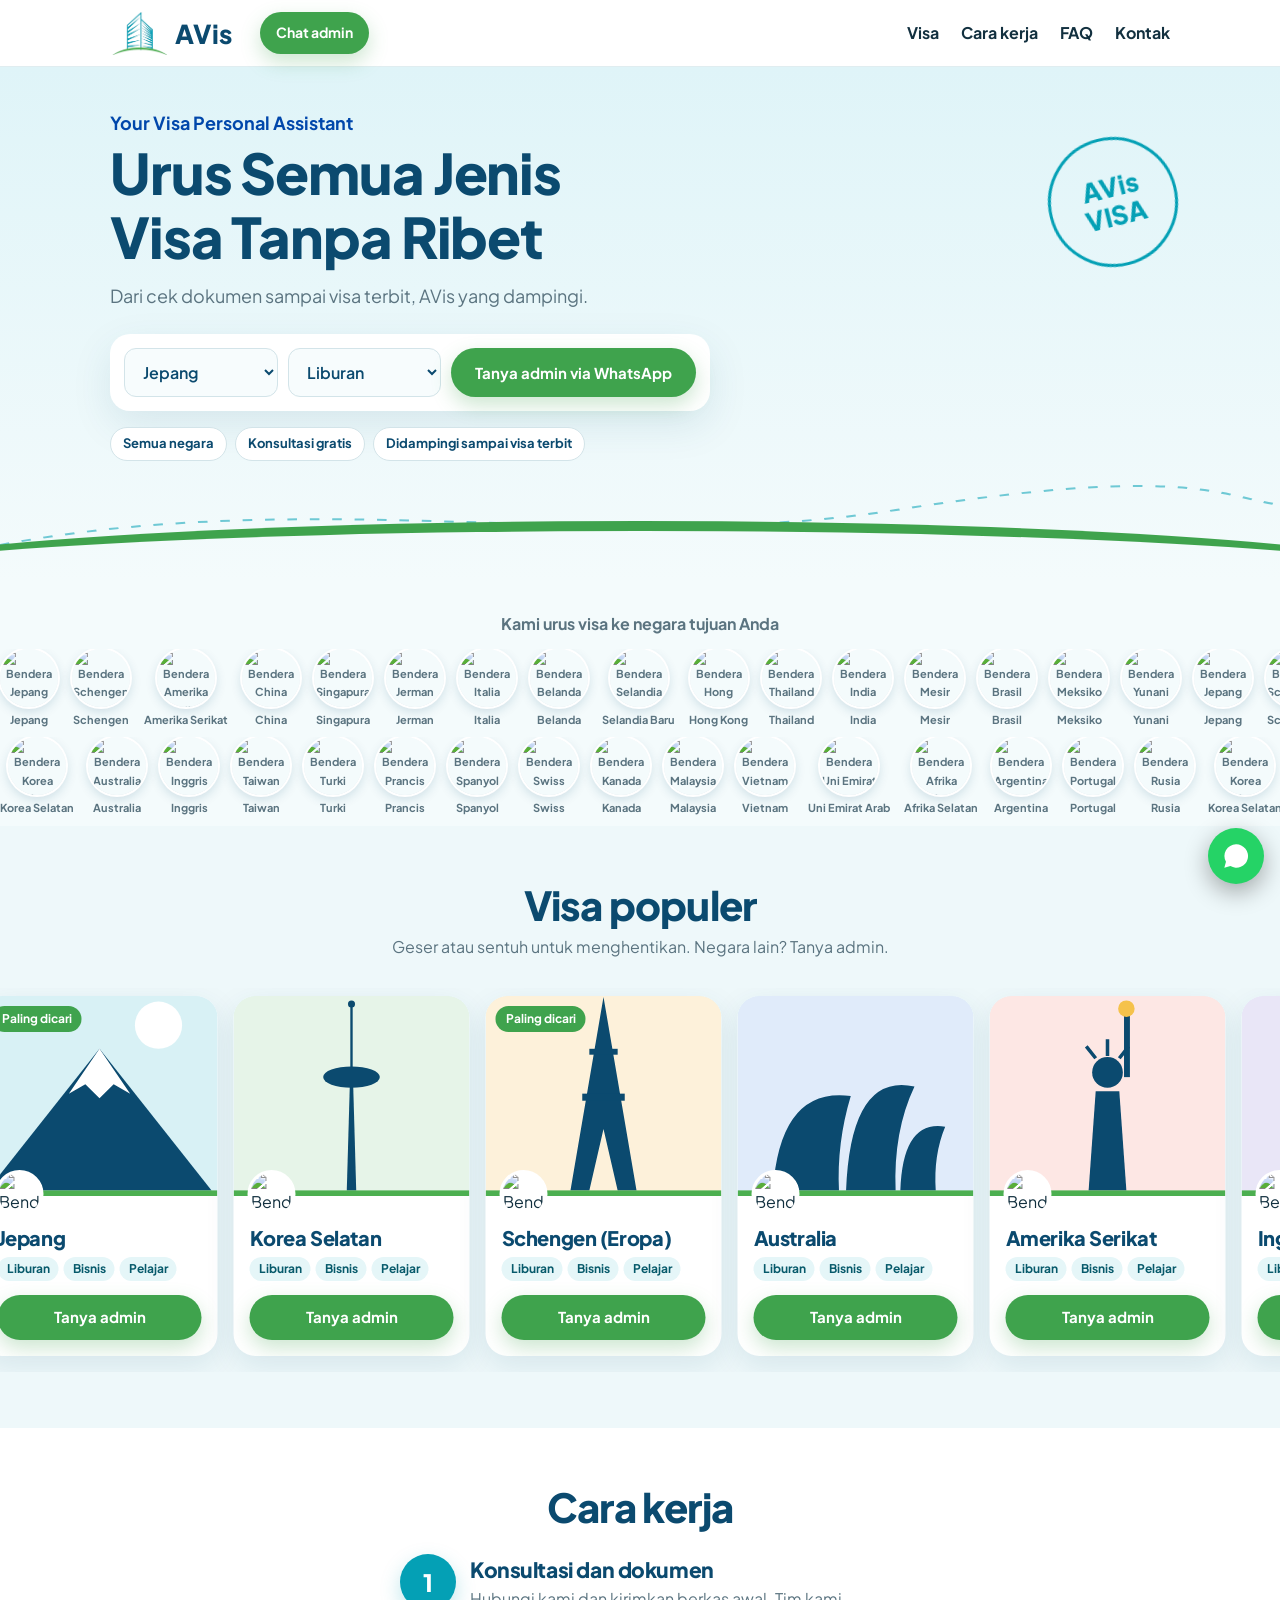
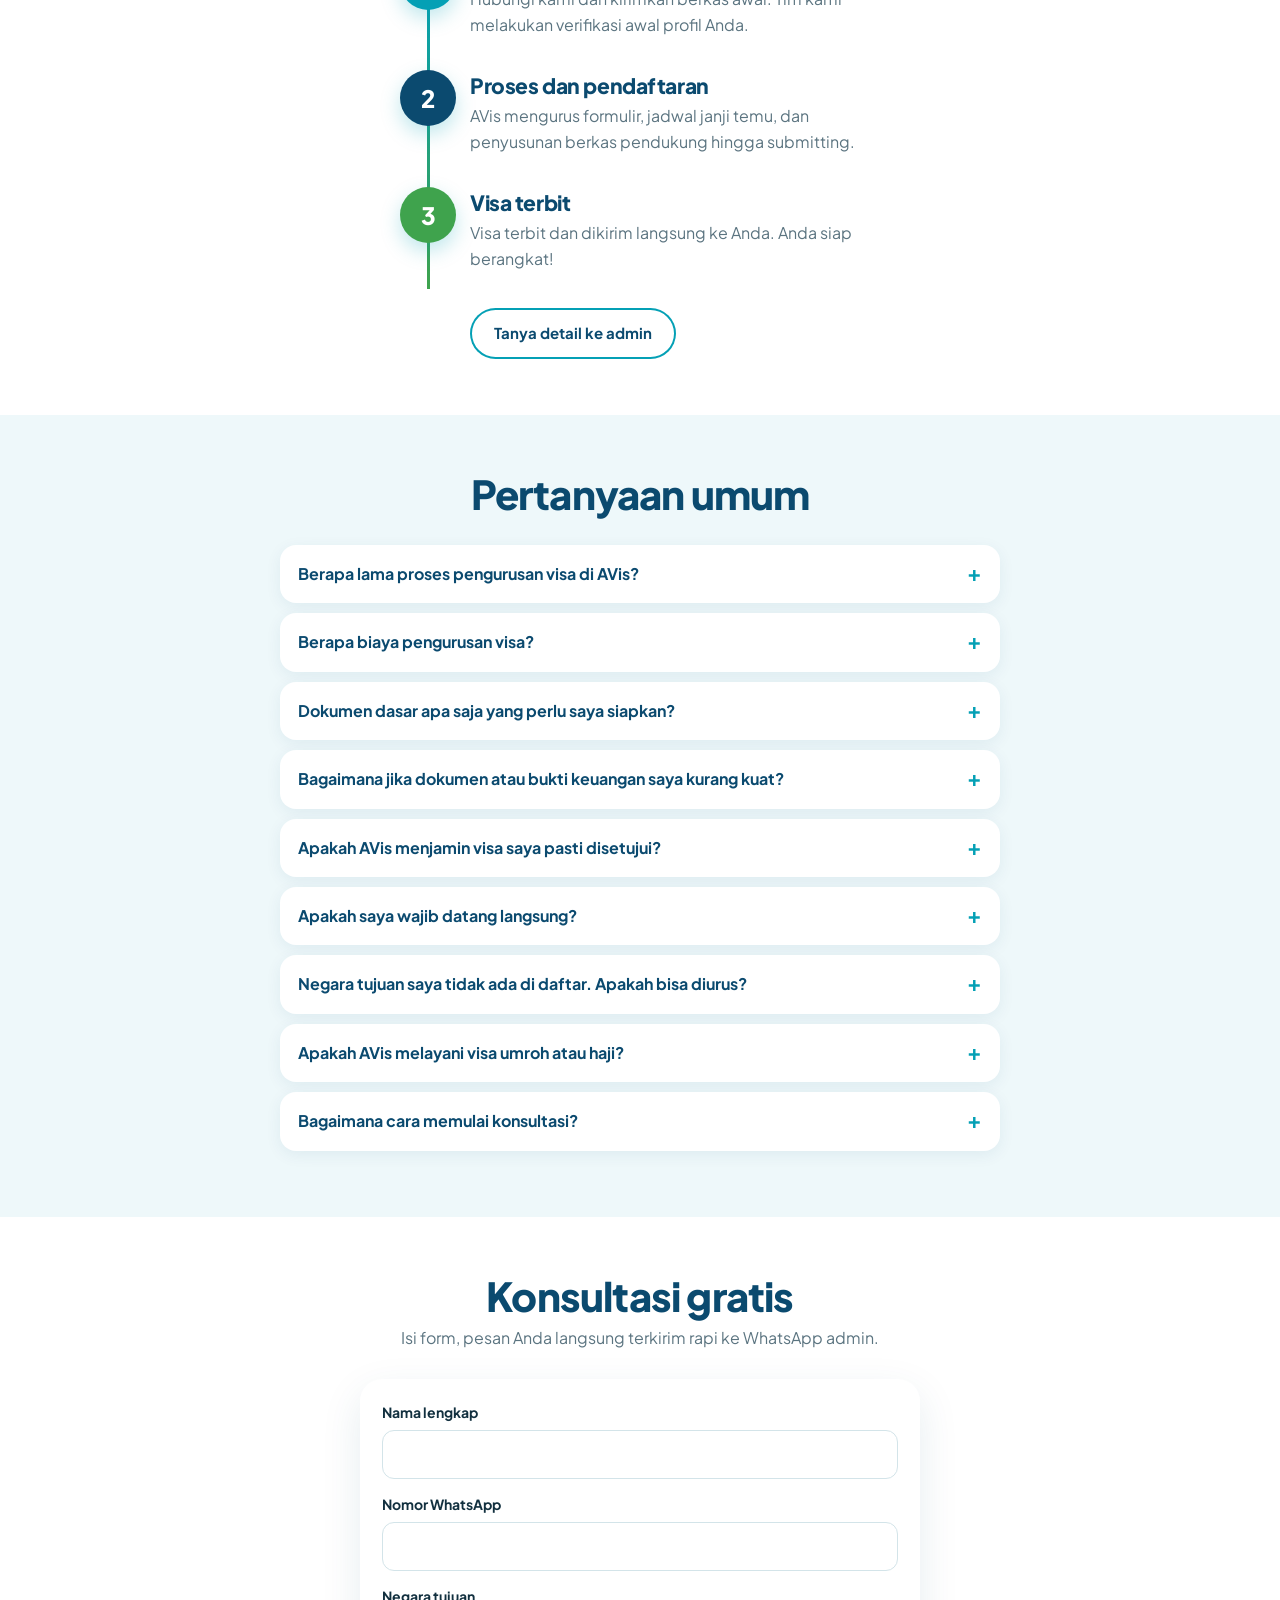
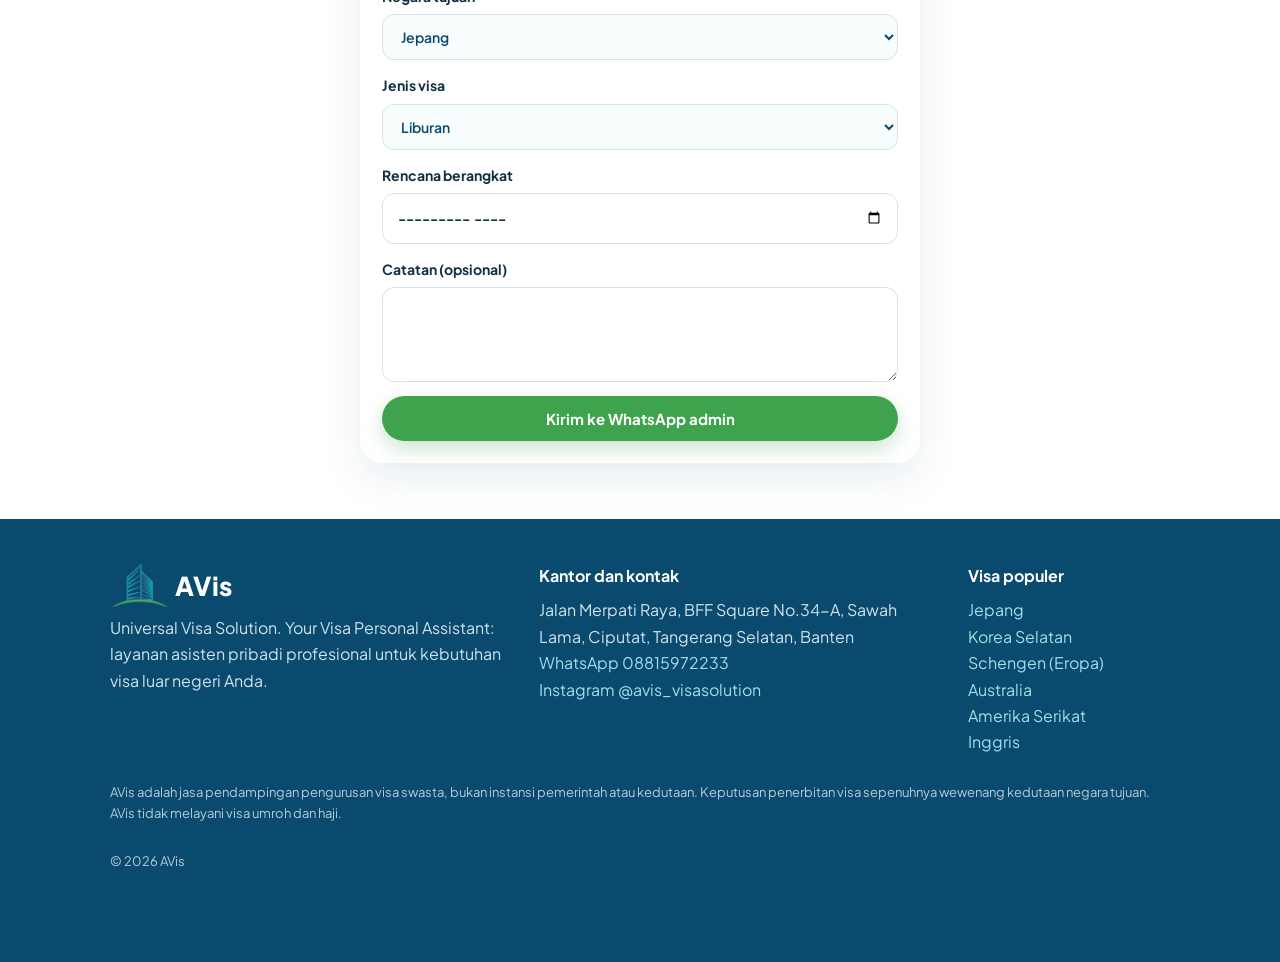
==== commit c97486e8: "Update fmt.Println message from 'Hello' to 'Goodbye'" ====
--- a/index.html
+++ b/index.html
@@ -1,6 +1,6 @@
-<!doctype html><html lang="id"><head><meta charset="utf-8"><meta name="viewport" content="width=device-width,initial-scale=1"><title>AVis | Jasa Pengurusan Visa Semua Negara, Urus Visa Tanpa Ribet</title><meta name="description" content="AVis (Universal Visa Solution) membantu pengurusan visa semua negara: liburan, bisnis, pelajar, kerja. Konsultasi gratis lewat WhatsApp."><link rel="canonical" href="https://avisgovisa.id/"><meta property="og:title" content="AVis | Jasa Pengurusan Visa Semua Negara, Urus Visa Tanpa Ribet"><meta property="og:description" content="AVis (Universal Visa Solution) membantu pengurusan visa semua negara: liburan, bisnis, pelajar, kerja. Konsultasi gratis lewat WhatsApp."><meta property="og:type" content="website"><meta property="og:url" content="https://avisgovisa.id/"><meta property="og:image" content="https://avisgovisa.id/assets/logo.png"><meta name="theme-color" content="#04a0b5"><link rel="icon" href="./assets/favicon.png"><link rel="preconnect" href="https://fonts.googleapis.com"><link rel="preconnect" href="https://fonts.gstatic.com" crossorigin><link href="https://fonts.googleapis.com/css2?family=Playfair+Display:wght@600;700&family=Plus+Jakarta+Sans:wght@400;500;700&display=swap" rel="stylesheet"><link rel="stylesheet" href="./assets/style.css"><script type="application/ld+json">{"@context": "https://schema.org", "@type": "ProfessionalService", "name": "AVis - Universal Visa Solution", "url": "https://avisgovisa.id", "image": "https://avisgovisa.id/assets/logo.png", "telephone": "+628815972233", "description": "Jasa pendampingan pengurusan visa semua negara.", "address": {"@type": "PostalAddress", "streetAddress": "Jalan Merpati Raya, BFF Square No.34-A, Sawah Lama, Ciputat", "addressLocality": "Tangerang Selatan", "addressRegion": "Banten", "addressCountry": "ID"}, "sameAs": ["https://www.instagram.com/avis_visasolution/"]}</script><script type="application/ld+json">{"@context": "https://schema.org", "@type": "FAQPage", "mainEntity": [{"@type": "Question", "name": "Berapa lama proses pengurusan visa di AVis?", "acceptedAnswer": {"@type": "Answer", "text": "Tergantung negara tujuan. Perkiraan: Australia dan China 3-7 hari kerja setelah berkas lengkap, Schengen (Eropa) 7-14 hari kerja (tergantung slot biometrik VFS/TLS). Waktu bisa berubah mengikuti kebijakan kedutaan."}}, {"@type": "Question", "name": "Berapa biaya pengurusan visa?", "acceptedAnswer": {"@type": "Answer", "text": "Biaya tergantung negara dan jenis visa. Chat admin via WhatsApp untuk informasi biaya terbaru."}}, {"@type": "Question", "name": "Dokumen dasar apa saja yang perlu saya siapkan?", "acceptedAnswer": {"@type": "Answer", "text": "Umumnya: paspor asli (aktif minimal 6 bulan), pasfoto terbaru, dokumen identitas (KTP, KK, akta lahir/nikah), rekening koran 3 bulan terakhir, serta surat keterangan kerja atau izin usaha. Detail persyaratan tiap negara kami kirim saat Anda berkonsultasi."}}, {"@type": "Question", "name": "Bagaimana jika dokumen atau bukti keuangan saya kurang kuat?", "acceptedAnswer": {"@type": "Answer", "text": "Tim Personal Visa Assistant kami melakukan profile review lebih dulu. Jika ada kekurangan, kami beri panduan dan solusi alternatif yang sah secara legal agar aplikasi Anda tetap kuat."}}, {"@type": "Question", "name": "Apakah AVis menjamin visa saya pasti disetujui?", "acceptedAnswer": {"@type": "Answer", "text": "Keputusan akhir sepenuhnya kewenangan kedutaan negara tujuan, jadi AVis tidak bisa menjamin visa disetujui. Dengan pendampingan tim kami, berkas Anda diperiksa, disusun, dan dioptimalkan sesuai standar penilaian kedutaan untuk meminimalkan risiko penolakan."}}, {"@type": "Question", "name": "Apakah saya wajib datang langsung?", "acceptedAnswer": {"@type": "Answer", "text": "Tergantung negara. Australia: umumnya online (e-Visa), tidak perlu datang. Schengen dan China: perlu hadir 1x untuk biometrik (sidik jari dan foto) di pusat aplikasi visa (VFS/TLS/CVAC). Kami bantu atur jadwal dan dampingi kesiapan berkas."}}, {"@type": "Question", "name": "Negara tujuan saya tidak ada di daftar. Apakah bisa diurus?", "acceptedAnswer": {"@type": "Answer", "text": "Bisa. AVis melayani pengurusan visa ke semua negara. Tanyakan langsung ke admin via WhatsApp."}}, {"@type": "Question", "name": "Apakah AVis melayani visa umroh atau haji?", "acceptedAnswer": {"@type": "Answer", "text": "Belum. AVis tidak melayani visa umroh dan haji."}}, {"@type": "Question", "name": "Bagaimana cara memulai konsultasi?", "acceptedAnswer": {"@type": "Answer", "text": "Isi form konsultasi di bawah atau klik tombol WhatsApp. Tim kami akan menganalisis profil Anda dan memberi konsultasi awal GRATIS."}}]}</script></head><body><header><div class="w hd"><a class="brand" href="./"><img src="./assets/logo-icon.png" alt="" width="44" height="44">AVis</a><a class="btn" href="https://wa.me/628815972233?text=Halo%20AVis%2C%20saya%20mau%20konsultasi%20visa." target="_blank" rel="noopener">Chat admin</a><button class="mn" aria-label="Menu">&#9776;</button><nav><a href="./#visa">Visa</a><a href="./#cara">Cara kerja</a><a href="./#faq">FAQ</a><a href="./#kontak">Kontak</a></nav></div></header><main><section class="hero"><div class="w"><p class="tag">Your Visa Personal Assistant</p><h1>Urus Semua Jenis Visa Tanpa Ribet</h1><p class="sub">Dari cek dokumen sampai visa terbit, AVis yang dampingi.</p><form class="pick" data-wa><select name="Negara tujuan" aria-label="Negara tujuan"><option>Jepang</option><option>Korea Selatan</option><option>Schengen (Eropa)</option><option>Australia</option><option>Amerika Serikat</option><option>Inggris</option><option>China</option><option>Taiwan</option><option>Singapura</option><option>Turki</option><option>Negara lain</option></select><select name="Jenis visa" aria-label="Jenis visa"><option>Liburan</option><option>Bisnis</option><option>Pelajar</option><option>Kerja</option><option>Kunjungan keluarga</option></select><button class="btn">Tanya admin via WhatsApp</button></form><ul class="chips"><li>Semua negara</li><li>Konsultasi gratis</li><li>Didampingi sampai visa terbit</li></ul></div><div class="stamp">AVis<br>VISA</div><svg class="route" viewBox="0 0 800 70" preserveAspectRatio="none" aria-hidden="true"><path d="M0 60C200 0 380 70 560 25S760 10 800 20"/></svg></section>
+<!doctype html><html lang="id"><head><meta charset="utf-8"><meta name="viewport" content="width=device-width,initial-scale=1"><title>AVis | Jasa Pengurusan Visa Semua Negara, Urus Visa Tanpa Ribet</title><meta name="description" content="AVis (Universal Visa Solution) membantu pengurusan visa semua negara: liburan, bisnis, pelajar, kerja. Konsultasi gratis lewat WhatsApp."><link rel="canonical" href="https://avisgovisa.id/"><meta property="og:title" content="AVis | Jasa Pengurusan Visa Semua Negara, Urus Visa Tanpa Ribet"><meta property="og:description" content="AVis (Universal Visa Solution) membantu pengurusan visa semua negara: liburan, bisnis, pelajar, kerja. Konsultasi awal gratis lewat WhatsApp."><meta property="og:type" content="website"><meta property="og:url" content="https://avisgovisa.id/"><meta property="og:image" content="https://avisgovisa.id/assets/logo.png"><meta name="theme-color" content="#04a0b5"><link rel="icon" href="./assets/favicon.png"><link rel="preconnect" href="https://fonts.googleapis.com"><link rel="preconnect" href="https://fonts.gstatic.com" crossorigin><link href="https://fonts.googleapis.com/css2?family=Playfair+Display:wght@600;700&family=Plus+Jakarta+Sans:wght@400;500;700&display=swap" rel="stylesheet"><link rel="stylesheet" href="./assets/style.css"><script type="application/ld+json">{"@context": "https://schema.org", "@type": "ProfessionalService", "name": "AVis - Universal Visa Solution", "url": "https://avisgovisa.id", "image": "https://avisgovisa.id/assets/logo.png", "telephone": "+628112043555", "description": "Jasa pendampingan pengurusan visa semua negara.", "address": {"@type": "PostalAddress", "streetAddress": "Jalan Merpati Raya, BFF Square No.34-A, Sawah Lama, Ciputat", "addressLocality": "Tangerang Selatan", "addressRegion": "Banten", "addressCountry": "ID"}, "sameAs": ["https://www.instagram.com/avis_visasolution/"]}</script><script type="application/ld+json">{"@context": "https://schema.org", "@type": "FAQPage", "mainEntity": [{"@type": "Question", "name": "Berapa lama proses pengurusan visa di AVis?", "acceptedAnswer": {"@type": "Answer", "text": "Tergantung negara tujuan. Perkiraan: Australia dan China 3-7 hari kerja setelah berkas lengkap, Schengen (Eropa) 7-14 hari kerja (tergantung slot biometrik VFS/TLS). Waktu bisa berubah mengikuti kebijakan kedutaan."}}, {"@type": "Question", "name": "Berapa biaya pengurusan visa?", "acceptedAnswer": {"@type": "Answer", "text": "Biaya tergantung negara dan jenis visa. Chat admin via WhatsApp untuk informasi biaya terbaru."}}, {"@type": "Question", "name": "Dokumen dasar apa saja yang perlu saya siapkan?", "acceptedAnswer": {"@type": "Answer", "text": "Umumnya: paspor asli (aktif minimal 6 bulan), pasfoto terbaru, dokumen identitas (KTP, KK, akta lahir/nikah), rekening koran 3 bulan terakhir, serta surat keterangan kerja atau izin usaha. Detail persyaratan tiap negara kami kirim saat Anda berkonsultasi."}}, {"@type": "Question", "name": "Bagaimana jika dokumen atau bukti keuangan saya kurang kuat?", "acceptedAnswer": {"@type": "Answer", "text": "Tim Personal Visa Assistant kami melakukan profile review lebih dulu. Jika ada kekurangan, kami beri panduan dan solusi alternatif yang sah secara legal agar aplikasi Anda tetap kuat."}}, {"@type": "Question", "name": "Apakah AVis menjamin visa saya pasti disetujui?", "acceptedAnswer": {"@type": "Answer", "text": "Keputusan akhir sepenuhnya kewenangan kedutaan negara tujuan, jadi AVis tidak bisa menjamin visa disetujui. Dengan pendampingan tim kami, berkas Anda diperiksa, disusun, dan dioptimalkan sesuai standar penilaian kedutaan untuk meminimalkan risiko penolakan."}}, {"@type": "Question", "name": "Apakah saya wajib datang langsung?", "acceptedAnswer": {"@type": "Answer", "text": "Tergantung negara. Australia: umumnya online (e-Visa), tidak perlu datang. Schengen dan China: perlu hadir 1x untuk biometrik (sidik jari dan foto) di pusat aplikasi visa (VFS/TLS/CVAC). Kami bantu atur jadwal dan dampingi kesiapan berkas."}}, {"@type": "Question", "name": "Negara tujuan saya tidak ada di daftar. Apakah bisa diurus?", "acceptedAnswer": {"@type": "Answer", "text": "Bisa. AVis melayani pengurusan visa ke semua negara. Tanyakan langsung ke admin via WhatsApp."}}, {"@type": "Question", "name": "Apakah AVis melayani visa umroh atau haji?", "acceptedAnswer": {"@type": "Answer", "text": "Belum. AVis tidak melayani visa umroh dan haji."}}, {"@type": "Question", "name": "Bagaimana cara memulai konsultasi?", "acceptedAnswer": {"@type": "Answer", "text": "Isi form konsultasi di bawah atau klik tombol WhatsApp. Tim kami akan menganalisis profil Anda dan memberi konsultasi awal GRATIS."}}]}</script></head><body><header><div class="w hd"><a class="brand" href="./"><img src="./assets/logo-icon.png" alt="" width="44" height="44">AVis</a><a class="btn" href="https://wa.me/628815972233?text=Halo%20AVis%2C%20saya%20mau%20konsultasi%20visa." target="_blank" rel="noopener">Chat admin</a><button class="mn" aria-label="Menu">&#9776;</button><nav><a href="./#visa">Visa</a><a href="./#cara">Cara kerja</a><a href="./#faq">FAQ</a><a href="./#kontak">Kontak</a></nav></div></header><main><section class="hero"><div class="w"><p class="tag">Your Visa Personal Assistant</p><h1>Urus Semua Jenis Visa Tanpa Ribet</h1><p class="sub">Dari cek dokumen sampai visa terbit, AVis yang dampingi.</p><form class="pick" data-wa><select name="Negara tujuan" aria-label="Negara tujuan"><option>Jepang</option><option>Korea Selatan</option><option>Schengen (Eropa)</option><option>Australia</option><option>Amerika Serikat</option><option>Inggris</option><option>China</option><option>Taiwan</option><option>Singapura</option><option>Turki</option><option>Negara lain</option></select><select name="Jenis visa" aria-label="Jenis visa"><option>Liburan</option><option>Bisnis</option><option>Pelajar</option><option>Kerja</option><option>Kunjungan keluarga</option></select><button class="btn">Tanya admin via WhatsApp</button></form><ul class="chips"><li>Semua negara</li><li>Konsultasi gratis</li><li>Didampingi sampai visa terbit</li></ul></div><div class="stamp">AVis<br>VISA</div><svg class="route" viewBox="0 0 800 70" preserveAspectRatio="none" aria-hidden="true"><path d="M0 60C200 0 380 70 560 25S760 10 800 20"/></svg></section>
 <p class="cap">Kami urus visa ke negara tujuan Anda</p><div class="mq"><div class="row"><a class="f1" href="./visa/jepang/"><img src="https://flagcdn.com/w80/jp.png" alt="Bendera Jepang" loading="lazy" width="46" height="46"><span>Jepang</span></a><a class="f1" href="./visa/schengen/"><img src="https://flagcdn.com/w80/eu.png" alt="Bendera Schengen" loading="lazy" width="46" height="46"><span>Schengen</span></a><a class="f1" href="./visa/amerika-serikat/"><img src="https://flagcdn.com/w80/us.png" alt="Bendera Amerika Serikat" loading="lazy" width="46" height="46"><span>Amerika Serikat</span></a><a class="f1" href="./visa/china/"><img src="https://flagcdn.com/w80/cn.png" alt="Bendera China" loading="lazy" width="46" height="46"><span>China</span></a><a class="f1" href="./visa/singapura/"><img src="https://flagcdn.com/w80/sg.png" alt="Bendera Singapura" loading="lazy" width="46" height="46"><span>Singapura</span></a><a class="f1" href="https://wa.me/628815972233?text=Halo%20AVis%2C%20saya%20mau%20tanya%20visa%20ke%20Jerman."><img src="https://flagcdn.com/w80/de.png" alt="Bendera Jerman" loading="lazy" width="46" height="46"><span>Jerman</span></a><a class="f1" href="https://wa.me/628815972233?text=Halo%20AVis%2C%20saya%20mau%20tanya%20visa%20ke%20Italia."><img src="https://flagcdn.com/w80/it.png" alt="Bendera Italia" loading="lazy" width="46" height="46"><span>Italia</span></a><a class="f1" href="https://wa.me/628815972233?text=Halo%20AVis%2C%20saya%20mau%20tanya%20visa%20ke%20Belanda."><img src="https://flagcdn.com/w80/nl.png" alt="Bendera Belanda" loading="lazy" width="46" height="46"><span>Belanda</span></a><a class="f1" href="https://wa.me/628815972233?text=Halo%20AVis%2C%20saya%20mau%20tanya%20visa%20ke%20Selandia%20Baru."><img src="https://flagcdn.com/w80/nz.png" alt="Bendera Selandia Baru" loading="lazy" width="46" height="46"><span>Selandia Baru</span></a><a class="f1" href="https://wa.me/628815972233?text=Halo%20AVis%2C%20saya%20mau%20tanya%20visa%20ke%20Hong%20Kong."><img src="https://flagcdn.com/w80/hk.png" alt="Bendera Hong Kong" loading="lazy" width="46" height="46"><span>Hong Kong</span></a><a class="f1" href="https://wa.me/628815972233?text=Halo%20AVis%2C%20saya%20mau%20tanya%20visa%20ke%20Thailand."><img src="https://flagcdn.com/w80/th.png" alt="Bendera Thailand" loading="lazy" width="46" height="46"><span>Thailand</span></a><a class="f1" href="https://wa.me/628815972233?text=Halo%20AVis%2C%20saya%20mau%20tanya%20visa%20ke%20India."><img src="https://flagcdn.com/w80/in.png" alt="Bendera India" loading="lazy" width="46" height="46"><span>India</span></a><a class="f1" href="https://wa.me/628815972233?text=Halo%20AVis%2C%20saya%20mau%20tanya%20visa%20ke%20Mesir."><img src="https://flagcdn.com/w80/eg.png" alt="Bendera Mesir" loading="lazy" width="46" height="46"><span>Mesir</span></a><a class="f1" href="https://wa.me/628815972233?text=Halo%20AVis%2C%20saya%20mau%20tanya%20visa%20ke%20Brasil."><img src="https://flagcdn.com/w80/br.png" alt="Bendera Brasil" loading="lazy" width="46" height="46"><span>Brasil</span></a><a class="f1" href="https://wa.me/628815972233?text=Halo%20AVis%2C%20saya%20mau%20tanya%20visa%20ke%20Meksiko."><img src="https://flagcdn.com/w80/mx.png" alt="Bendera Meksiko" loading="lazy" width="46" height="46"><span>Meksiko</span></a><a class="f1" href="https://wa.me/628815972233?text=Halo%20AVis%2C%20saya%20mau%20tanya%20visa%20ke%20Yunani."><img src="https://flagcdn.com/w80/gr.png" alt="Bendera Yunani" loading="lazy" width="46" height="46"><span>Yunani</span></a><a class="f1" href="./visa/jepang/"><img src="https://flagcdn.com/w80/jp.png" alt="Bendera Jepang" loading="lazy" width="46" height="46"><span>Jepang</span></a><a class="f1" href="./visa/schengen/"><img src="https://flagcdn.com/w80/eu.png" alt="Bendera Schengen" loading="lazy" width="46" height="46"><span>Schengen</span></a><a class="f1" href="./visa/amerika-serikat/"><img src="https://flagcdn.com/w80/us.png" alt="Bendera Amerika Serikat" loading="lazy" width="46" height="46"><span>Amerika Serikat</span></a><a class="f1" href="./visa/china/"><img src="https://flagcdn.com/w80/cn.png" alt="Bendera China" loading="lazy" width="46" height="46"><span>China</span></a><a class="f1" href="./visa/singapura/"><img src="https://flagcdn.com/w80/sg.png" alt="Bendera Singapura" loading="lazy" width="46" height="46"><span>Singapura</span></a><a class="f1" href="https://wa.me/628815972233?text=Halo%20AVis%2C%20saya%20mau%20tanya%20visa%20ke%20Jerman."><img src="https://flagcdn.com/w80/de.png" alt="Bendera Jerman" loading="lazy" width="46" height="46"><span>Jerman</span></a><a class="f1" href="https://wa.me/628815972233?text=Halo%20AVis%2C%20saya%20mau%20tanya%20visa%20ke%20Italia."><img src="https://flagcdn.com/w80/it.png" alt="Bendera Italia" loading="lazy" width="46" height="46"><span>Italia</span></a><a class="f1" href="https://wa.me/628815972233?text=Halo%20AVis%2C%20saya%20mau%20tanya%20visa%20ke%20Belanda."><img src="https://flagcdn.com/w80/nl.png" alt="Bendera Belanda" loading="lazy" width="46" height="46"><span>Belanda</span></a><a class="f1" href="https://wa.me/628815972233?text=Halo%20AVis%2C%20saya%20mau%20tanya%20visa%20ke%20Selandia%20Baru."><img src="https://flagcdn.com/w80/nz.png" alt="Bendera Selandia Baru" loading="lazy" width="46" height="46"><span>Selandia Baru</span></a><a class="f1" href="https://wa.me/628815972233?text=Halo%20AVis%2C%20saya%20mau%20tanya%20visa%20ke%20Hong%20Kong."><img src="https://flagcdn.com/w80/hk.png" alt="Bendera Hong Kong" loading="lazy" width="46" height="46"><span>Hong Kong</span></a><a class="f1" href="https://wa.me/628815972233?text=Halo%20AVis%2C%20saya%20mau%20tanya%20visa%20ke%20Thailand."><img src="https://flagcdn.com/w80/th.png" alt="Bendera Thailand" loading="lazy" width="46" height="46"><span>Thailand</span></a><a class="f1" href="https://wa.me/628815972233?text=Halo%20AVis%2C%20saya%20mau%20tanya%20visa%20ke%20India."><img src="https://flagcdn.com/w80/in.png" alt="Bendera India" loading="lazy" width="46" height="46"><span>India</span></a><a class="f1" href="https://wa.me/628815972233?text=Halo%20AVis%2C%20saya%20mau%20tanya%20visa%20ke%20Mesir."><img src="https://flagcdn.com/w80/eg.png" alt="Bendera Mesir" loading="lazy" width="46" height="46"><span>Mesir</span></a><a class="f1" href="https://wa.me/628815972233?text=Halo%20AVis%2C%20saya%20mau%20tanya%20visa%20ke%20Brasil."><img src="https://flagcdn.com/w80/br.png" alt="Bendera Brasil" loading="lazy" width="46" height="46"><span>Brasil</span></a><a class="f1" href="https://wa.me/628815972233?text=Halo%20AVis%2C%20saya%20mau%20tanya%20visa%20ke%20Meksiko."><img src="https://flagcdn.com/w80/mx.png" alt="Bendera Meksiko" loading="lazy" width="46" height="46"><span>Meksiko</span></a><a class="f1" href="https://wa.me/628815972233?text=Halo%20AVis%2C%20saya%20mau%20tanya%20visa%20ke%20Yunani."><img src="https://flagcdn.com/w80/gr.png" alt="Bendera Yunani" loading="lazy" width="46" height="46"><span>Yunani</span></a><a class="f1" href="./visa/jepang/"><img src="https://flagcdn.com/w80/jp.png" alt="Bendera Jepang" loading="lazy" width="46" height="46"><span>Jepang</span></a><a class="f1" href="./visa/schengen/"><img src="https://flagcdn.com/w80/eu.png" alt="Bendera Schengen" loading="lazy" width="46" height="46"><span>Schengen</span></a><a class="f1" href="./visa/amerika-serikat/"><img src="https://flagcdn.com/w80/us.png" alt="Bendera Amerika Serikat" loading="lazy" width="46" height="46"><span>Amerika Serikat</span></a><a class="f1" href="./visa/china/"><img src="https://flagcdn.com/w80/cn.png" alt="Bendera China" loading="lazy" width="46" height="46"><span>China</span></a><a class="f1" href="./visa/singapura/"><img src="https://flagcdn.com/w80/sg.png" alt="Bendera Singapura" loading="lazy" width="46" height="46"><span>Singapura</span></a><a class="f1" href="https://wa.me/628815972233?text=Halo%20AVis%2C%20saya%20mau%20tanya%20visa%20ke%20Jerman."><img src="https://flagcdn.com/w80/de.png" alt="Bendera Jerman" loading="lazy" width="46" height="46"><span>Jerman</span></a><a class="f1" href="https://wa.me/628815972233?text=Halo%20AVis%2C%20saya%20mau%20tanya%20visa%20ke%20Italia."><img src="https://flagcdn.com/w80/it.png" alt="Bendera Italia" loading="lazy" width="46" height="46"><span>Italia</span></a><a class="f1" href="https://wa.me/628815972233?text=Halo%20AVis%2C%20saya%20mau%20tanya%20visa%20ke%20Belanda."><img src="https://flagcdn.com/w80/nl.png" alt="Bendera Belanda" loading="lazy" width="46" height="46"><span>Belanda</span></a><a class="f1" href="https://wa.me/628815972233?text=Halo%20AVis%2C%20saya%20mau%20tanya%20visa%20ke%20Selandia%20Baru."><img src="https://flagcdn.com/w80/nz.png" alt="Bendera Selandia Baru" loading="lazy" width="46" height="46"><span>Selandia Baru</span></a><a class="f1" href="https://wa.me/628815972233?text=Halo%20AVis%2C%20saya%20mau%20tanya%20visa%20ke%20Hong%20Kong."><img src="https://flagcdn.com/w80/hk.png" alt="Bendera Hong Kong" loading="lazy" width="46" height="46"><span>Hong Kong</span></a><a class="f1" href="https://wa.me/628815972233?text=Halo%20AVis%2C%20saya%20mau%20tanya%20visa%20ke%20Thailand."><img src="https://flagcdn.com/w80/th.png" alt="Bendera Thailand" loading="lazy" width="46" height="46"><span>Thailand</span></a><a class="f1" href="https://wa.me/628815972233?text=Halo%20AVis%2C%20saya%20mau%20tanya%20visa%20ke%20India."><img src="https://flagcdn.com/w80/in.png" alt="Bendera India" loading="lazy" width="46" height="46"><span>India</span></a><a class="f1" href="https://wa.me/628815972233?text=Halo%20AVis%2C%20saya%20mau%20tanya%20visa%20ke%20Mesir."><img src="https://flagcdn.com/w80/eg.png" alt="Bendera Mesir" loading="lazy" width="46" height="46"><span>Mesir</span></a><a class="f1" href="https://wa.me/628815972233?text=Halo%20AVis%2C%20saya%20mau%20tanya%20visa%20ke%20Brasil."><img src="https://flagcdn.com/w80/br.png" alt="Bendera Brasil" loading="lazy" width="46" height="46"><span>Brasil</span></a><a class="f1" href="https://wa.me/628815972233?text=Halo%20AVis%2C%20saya%20mau%20tanya%20visa%20ke%20Meksiko."><img src="https://flagcdn.com/w80/mx.png" alt="Bendera Meksiko" loading="lazy" width="46" height="46"><span>Meksiko</span></a><a class="f1" href="https://wa.me/628815972233?text=Halo%20AVis%2C%20saya%20mau%20tanya%20visa%20ke%20Yunani."><img src="https://flagcdn.com/w80/gr.png" alt="Bendera Yunani" loading="lazy" width="46" height="46"><span>Yunani</span></a><a class="f1" href="./visa/jepang/"><img src="https://flagcdn.com/w80/jp.png" alt="Bendera Jepang" loading="lazy" width="46" height="46"><span>Jepang</span></a><a class="f1" href="./visa/schengen/"><img src="https://flagcdn.com/w80/eu.png" alt="Bendera Schengen" loading="lazy" width="46" height="46"><span>Schengen</span></a><a class="f1" href="./visa/amerika-serikat/"><img src="https://flagcdn.com/w80/us.png" alt="Bendera Amerika Serikat" loading="lazy" width="46" height="46"><span>Amerika Serikat</span></a><a class="f1" href="./visa/china/"><img src="https://flagcdn.com/w80/cn.png" alt="Bendera China" loading="lazy" width="46" height="46"><span>China</span></a><a class="f1" href="./visa/singapura/"><img src="https://flagcdn.com/w80/sg.png" alt="Bendera Singapura" loading="lazy" width="46" height="46"><span>Singapura</span></a><a class="f1" href="https://wa.me/628815972233?text=Halo%20AVis%2C%20saya%20mau%20tanya%20visa%20ke%20Jerman."><img src="https://flagcdn.com/w80/de.png" alt="Bendera Jerman" loading="lazy" width="46" height="46"><span>Jerman</span></a><a class="f1" href="https://wa.me/628815972233?text=Halo%20AVis%2C%20saya%20mau%20tanya%20visa%20ke%20Italia."><img src="https://flagcdn.com/w80/it.png" alt="Bendera Italia" loading="lazy" width="46" height="46"><span>Italia</span></a><a class="f1" href="https://wa.me/628815972233?text=Halo%20AVis%2C%20saya%20mau%20tanya%20visa%20ke%20Belanda."><img src="https://flagcdn.com/w80/nl.png" alt="Bendera Belanda" loading="lazy" width="46" height="46"><span>Belanda</span></a><a class="f1" href="https://wa.me/628815972233?text=Halo%20AVis%2C%20saya%20mau%20tanya%20visa%20ke%20Selandia%20Baru."><img src="https://flagcdn.com/w80/nz.png" alt="Bendera Selandia Baru" loading="lazy" width="46" height="46"><span>Selandia Baru</span></a><a class="f1" href="https://wa.me/628815972233?text=Halo%20AVis%2C%20saya%20mau%20tanya%20visa%20ke%20Hong%20Kong."><img src="https://flagcdn.com/w80/hk.png" alt="Bendera Hong Kong" loading="lazy" width="46" height="46"><span>Hong Kong</span></a><a class="f1" href="https://wa.me/628815972233?text=Halo%20AVis%2C%20saya%20mau%20tanya%20visa%20ke%20Thailand."><img src="https://flagcdn.com/w80/th.png" alt="Bendera Thailand" loading="lazy" width="46" height="46"><span>Thailand</span></a><a class="f1" href="https://wa.me/628815972233?text=Halo%20AVis%2C%20saya%20mau%20tanya%20visa%20ke%20India."><img src="https://flagcdn.com/w80/in.png" alt="Bendera India" loading="lazy" width="46" height="46"><span>India</span></a><a class="f1" href="https://wa.me/628815972233?text=Halo%20AVis%2C%20saya%20mau%20tanya%20visa%20ke%20Mesir."><img src="https://flagcdn.com/w80/eg.png" alt="Bendera Mesir" loading="lazy" width="46" height="46"><span>Mesir</span></a><a class="f1" href="https://wa.me/628815972233?text=Halo%20AVis%2C%20saya%20mau%20tanya%20visa%20ke%20Brasil."><img src="https://flagcdn.com/w80/br.png" alt="Bendera Brasil" loading="lazy" width="46" height="46"><span>Brasil</span></a><a class="f1" href="https://wa.me/628815972233?text=Halo%20AVis%2C%20saya%20mau%20tanya%20visa%20ke%20Meksiko."><img src="https://flagcdn.com/w80/mx.png" alt="Bendera Meksiko" loading="lazy" width="46" height="46"><span>Meksiko</span></a><a class="f1" href="https://wa.me/628815972233?text=Halo%20AVis%2C%20saya%20mau%20tanya%20visa%20ke%20Yunani."><img src="https://flagcdn.com/w80/gr.png" alt="Bendera Yunani" loading="lazy" width="46" height="46"><span>Yunani</span></a></div></div><div class="mq"><div class="row r"><a class="f1" href="./visa/korea-selatan/"><img src="https://flagcdn.com/w80/kr.png" alt="Bendera Korea Selatan" loading="lazy" width="46" height="46"><span>Korea Selatan</span></a><a class="f1" href="./visa/australia/"><img src="https://flagcdn.com/w80/au.png" alt="Bendera Australia" loading="lazy" width="46" height="46"><span>Australia</span></a><a class="f1" href="./visa/inggris/"><img src="https://flagcdn.com/w80/gb.png" alt="Bendera Inggris" loading="lazy" width="46" height="46"><span>Inggris</span></a><a class="f1" href="./visa/taiwan/"><img src="https://flagcdn.com/w80/tw.png" alt="Bendera Taiwan" loading="lazy" width="46" height="46"><span>Taiwan</span></a><a class="f1" href="./visa/turki/"><img src="https://flagcdn.com/w80/tr.png" alt="Bendera Turki" loading="lazy" width="46" height="46"><span>Turki</span></a><a class="f1" href="https://wa.me/628815972233?text=Halo%20AVis%2C%20saya%20mau%20tanya%20visa%20ke%20Prancis."><img src="https://flagcdn.com/w80/fr.png" alt="Bendera Prancis" loading="lazy" width="46" height="46"><span>Prancis</span></a><a class="f1" href="https://wa.me/628815972233?text=Halo%20AVis%2C%20saya%20mau%20tanya%20visa%20ke%20Spanyol."><img src="https://flagcdn.com/w80/es.png" alt="Bendera Spanyol" loading="lazy" width="46" height="46"><span>Spanyol</span></a><a class="f1" href="https://wa.me/628815972233?text=Halo%20AVis%2C%20saya%20mau%20tanya%20visa%20ke%20Swiss."><img src="https://flagcdn.com/w80/ch.png" alt="Bendera Swiss" loading="lazy" width="46" height="46"><span>Swiss</span></a><a class="f1" href="https://wa.me/628815972233?text=Halo%20AVis%2C%20saya%20mau%20tanya%20visa%20ke%20Kanada."><img src="https://flagcdn.com/w80/ca.png" alt="Bendera Kanada" loading="lazy" width="46" height="46"><span>Kanada</span></a><a class="f1" href="https://wa.me/628815972233?text=Halo%20AVis%2C%20saya%20mau%20tanya%20visa%20ke%20Malaysia."><img src="https://flagcdn.com/w80/my.png" alt="Bendera Malaysia" loading="lazy" width="46" height="46"><span>Malaysia</span></a><a class="f1" href="https://wa.me/628815972233?text=Halo%20AVis%2C%20saya%20mau%20tanya%20visa%20ke%20Vietnam."><img src="https://flagcdn.com/w80/vn.png" alt="Bendera Vietnam" loading="lazy" width="46" height="46"><span>Vietnam</span></a><a class="f1" href="https://wa.me/628815972233?text=Halo%20AVis%2C%20saya%20mau%20tanya%20visa%20ke%20Uni%20Emirat%20Arab."><img src="https://flagcdn.com/w80/ae.png" alt="Bendera Uni Emirat Arab" loading="lazy" width="46" height="46"><span>Uni Emirat Arab</span></a><a class="f1" href="https://wa.me/628815972233?text=Halo%20AVis%2C%20saya%20mau%20tanya%20visa%20ke%20Afrika%20Selatan."><img src="https://flagcdn.com/w80/za.png" alt="Bendera Afrika Selatan" loading="lazy" width="46" height="46"><span>Afrika Selatan</span></a><a class="f1" href="https://wa.me/628815972233?text=Halo%20AVis%2C%20saya%20mau%20tanya%20visa%20ke%20Argentina."><img src="https://flagcdn.com/w80/ar.png" alt="Bendera Argentina" loading="lazy" width="46" height="46"><span>Argentina</span></a><a class="f1" href="https://wa.me/628815972233?text=Halo%20AVis%2C%20saya%20mau%20tanya%20visa%20ke%20Portugal."><img src="https://flagcdn.com/w80/pt.png" alt="Bendera Portugal" loading="lazy" width="46" height="46"><span>Portugal</span></a><a class="f1" href="https://wa.me/628815972233?text=Halo%20AVis%2C%20saya%20mau%20tanya%20visa%20ke%20Rusia."><img src="https://flagcdn.com/w80/ru.png" alt="Bendera Rusia" loading="lazy" width="46" height="46"><span>Rusia</span></a><a class="f1" href="./visa/korea-selatan/"><img src="https://flagcdn.com/w80/kr.png" alt="Bendera Korea Selatan" loading="lazy" width="46" height="46"><span>Korea Selatan</span></a><a class="f1" href="./visa/australia/"><img src="https://flagcdn.com/w80/au.png" alt="Bendera Australia" loading="lazy" width="46" height="46"><span>Australia</span></a><a class="f1" href="./visa/inggris/"><img src="https://flagcdn.com/w80/gb.png" alt="Bendera Inggris" loading="lazy" width="46" height="46"><span>Inggris</span></a><a class="f1" href="./visa/taiwan/"><img src="https://flagcdn.com/w80/tw.png" alt="Bendera Taiwan" loading="lazy" width="46" height="46"><span>Taiwan</span></a><a class="f1" href="./visa/turki/"><img src="https://flagcdn.com/w80/tr.png" alt="Bendera Turki" loading="lazy" width="46" height="46"><span>Turki</span></a><a class="f1" href="https://wa.me/628815972233?text=Halo%20AVis%2C%20saya%20mau%20tanya%20visa%20ke%20Prancis."><img src="https://flagcdn.com/w80/fr.png" alt="Bendera Prancis" loading="lazy" width="46" height="46"><span>Prancis</span></a><a class="f1" href="https://wa.me/628815972233?text=Halo%20AVis%2C%20saya%20mau%20tanya%20visa%20ke%20Spanyol."><img src="https://flagcdn.com/w80/es.png" alt="Bendera Spanyol" loading="lazy" width="46" height="46"><span>Spanyol</span></a><a class="f1" href="https://wa.me/628815972233?text=Halo%20AVis%2C%20saya%20mau%20tanya%20visa%20ke%20Swiss."><img src="https://flagcdn.com/w80/ch.png" alt="Bendera Swiss" loading="lazy" width="46" height="46"><span>Swiss</span></a><a class="f1" href="https://wa.me/628815972233?text=Halo%20AVis%2C%20saya%20mau%20tanya%20visa%20ke%20Kanada."><img src="https://flagcdn.com/w80/ca.png" alt="Bendera Kanada" loading="lazy" width="46" height="46"><span>Kanada</span></a><a class="f1" href="https://wa.me/628815972233?text=Halo%20AVis%2C%20saya%20mau%20tanya%20visa%20ke%20Malaysia."><img src="https://flagcdn.com/w80/my.png" alt="Bendera Malaysia" loading="lazy" width="46" height="46"><span>Malaysia</span></a><a class="f1" href="https://wa.me/628815972233?text=Halo%20AVis%2C%20saya%20mau%20tanya%20visa%20ke%20Vietnam."><img src="https://flagcdn.com/w80/vn.png" alt="Bendera Vietnam" loading="lazy" width="46" height="46"><span>Vietnam</span></a><a class="f1" href="https://wa.me/628815972233?text=Halo%20AVis%2C%20saya%20mau%20tanya%20visa%20ke%20Uni%20Emirat%20Arab."><img src="https://flagcdn.com/w80/ae.png" alt="Bendera Uni Emirat Arab" loading="lazy" width="46" height="46"><span>Uni Emirat Arab</span></a><a class="f1" href="https://wa.me/628815972233?text=Halo%20AVis%2C%20saya%20mau%20tanya%20visa%20ke%20Afrika%20Selatan."><img src="https://flagcdn.com/w80/za.png" alt="Bendera Afrika Selatan" loading="lazy" width="46" height="46"><span>Afrika Selatan</span></a><a class="f1" href="https://wa.me/628815972233?text=Halo%20AVis%2C%20saya%20mau%20tanya%20visa%20ke%20Argentina."><img src="https://flagcdn.com/w80/ar.png" alt="Bendera Argentina" loading="lazy" width="46" height="46"><span>Argentina</span></a><a class="f1" href="https://wa.me/628815972233?text=Halo%20AVis%2C%20saya%20mau%20tanya%20visa%20ke%20Portugal."><img src="https://flagcdn.com/w80/pt.png" alt="Bendera Portugal" loading="lazy" width="46" height="46"><span>Portugal</span></a><a class="f1" href="https://wa.me/628815972233?text=Halo%20AVis%2C%20saya%20mau%20tanya%20visa%20ke%20Rusia."><img src="https://flagcdn.com/w80/ru.png" alt="Bendera Rusia" loading="lazy" width="46" height="46"><span>Rusia</span></a><a class="f1" href="./visa/korea-selatan/"><img src="https://flagcdn.com/w80/kr.png" alt="Bendera Korea Selatan" loading="lazy" width="46" height="46"><span>Korea Selatan</span></a><a class="f1" href="./visa/australia/"><img src="https://flagcdn.com/w80/au.png" alt="Bendera Australia" loading="lazy" width="46" height="46"><span>Australia</span></a><a class="f1" href="./visa/inggris/"><img src="https://flagcdn.com/w80/gb.png" alt="Bendera Inggris" loading="lazy" width="46" height="46"><span>Inggris</span></a><a class="f1" href="./visa/taiwan/"><img src="https://flagcdn.com/w80/tw.png" alt="Bendera Taiwan" loading="lazy" width="46" height="46"><span>Taiwan</span></a><a class="f1" href="./visa/turki/"><img src="https://flagcdn.com/w80/tr.png" alt="Bendera Turki" loading="lazy" width="46" height="46"><span>Turki</span></a><a class="f1" href="https://wa.me/628815972233?text=Halo%20AVis%2C%20saya%20mau%20tanya%20visa%20ke%20Prancis."><img src="https://flagcdn.com/w80/fr.png" alt="Bendera Prancis" loading="lazy" width="46" height="46"><span>Prancis</span></a><a class="f1" href="https://wa.me/628815972233?text=Halo%20AVis%2C%20saya%20mau%20tanya%20visa%20ke%20Spanyol."><img src="https://flagcdn.com/w80/es.png" alt="Bendera Spanyol" loading="lazy" width="46" height="46"><span>Spanyol</span></a><a class="f1" href="https://wa.me/628815972233?text=Halo%20AVis%2C%20saya%20mau%20tanya%20visa%20ke%20Swiss."><img src="https://flagcdn.com/w80/ch.png" alt="Bendera Swiss" loading="lazy" width="46" height="46"><span>Swiss</span></a><a class="f1" href="https://wa.me/628815972233?text=Halo%20AVis%2C%20saya%20mau%20tanya%20visa%20ke%20Kanada."><img src="https://flagcdn.com/w80/ca.png" alt="Bendera Kanada" loading="lazy" width="46" height="46"><span>Kanada</span></a><a class="f1" href="https://wa.me/628815972233?text=Halo%20AVis%2C%20saya%20mau%20tanya%20visa%20ke%20Malaysia."><img src="https://flagcdn.com/w80/my.png" alt="Bendera Malaysia" loading="lazy" width="46" height="46"><span>Malaysia</span></a><a class="f1" href="https://wa.me/628815972233?text=Halo%20AVis%2C%20saya%20mau%20tanya%20visa%20ke%20Vietnam."><img src="https://flagcdn.com/w80/vn.png" alt="Bendera Vietnam" loading="lazy" width="46" height="46"><span>Vietnam</span></a><a class="f1" href="https://wa.me/628815972233?text=Halo%20AVis%2C%20saya%20mau%20tanya%20visa%20ke%20Uni%20Emirat%20Arab."><img src="https://flagcdn.com/w80/ae.png" alt="Bendera Uni Emirat Arab" loading="lazy" width="46" height="46"><span>Uni Emirat Arab</span></a><a class="f1" href="https://wa.me/628815972233?text=Halo%20AVis%2C%20saya%20mau%20tanya%20visa%20ke%20Afrika%20Selatan."><img src="https://flagcdn.com/w80/za.png" alt="Bendera Afrika Selatan" loading="lazy" width="46" height="46"><span>Afrika Selatan</span></a><a class="f1" href="https://wa.me/628815972233?text=Halo%20AVis%2C%20saya%20mau%20tanya%20visa%20ke%20Argentina."><img src="https://flagcdn.com/w80/ar.png" alt="Bendera Argentina" loading="lazy" width="46" height="46"><span>Argentina</span></a><a class="f1" href="https://wa.me/628815972233?text=Halo%20AVis%2C%20saya%20mau%20tanya%20visa%20ke%20Portugal."><img src="https://flagcdn.com/w80/pt.png" alt="Bendera Portugal" loading="lazy" width="46" height="46"><span>Portugal</span></a><a class="f1" href="https://wa.me/628815972233?text=Halo%20AVis%2C%20saya%20mau%20tanya%20visa%20ke%20Rusia."><img src="https://flagcdn.com/w80/ru.png" alt="Bendera Rusia" loading="lazy" width="46" height="46"><span>Rusia</span></a><a class="f1" href="./visa/korea-selatan/"><img src="https://flagcdn.com/w80/kr.png" alt="Bendera Korea Selatan" loading="lazy" width="46" height="46"><span>Korea Selatan</span></a><a class="f1" href="./visa/australia/"><img src="https://flagcdn.com/w80/au.png" alt="Bendera Australia" loading="lazy" width="46" height="46"><span>Australia</span></a><a class="f1" href="./visa/inggris/"><img src="https://flagcdn.com/w80/gb.png" alt="Bendera Inggris" loading="lazy" width="46" height="46"><span>Inggris</span></a><a class="f1" href="./visa/taiwan/"><img src="https://flagcdn.com/w80/tw.png" alt="Bendera Taiwan" loading="lazy" width="46" height="46"><span>Taiwan</span></a><a class="f1" href="./visa/turki/"><img src="https://flagcdn.com/w80/tr.png" alt="Bendera Turki" loading="lazy" width="46" height="46"><span>Turki</span></a><a class="f1" href="https://wa.me/628815972233?text=Halo%20AVis%2C%20saya%20mau%20tanya%20visa%20ke%20Prancis."><img src="https://flagcdn.com/w80/fr.png" alt="Bendera Prancis" loading="lazy" width="46" height="46"><span>Prancis</span></a><a class="f1" href="https://wa.me/628815972233?text=Halo%20AVis%2C%20saya%20mau%20tanya%20visa%20ke%20Spanyol."><img src="https://flagcdn.com/w80/es.png" alt="Bendera Spanyol" loading="lazy" width="46" height="46"><span>Spanyol</span></a><a class="f1" href="https://wa.me/628815972233?text=Halo%20AVis%2C%20saya%20mau%20tanya%20visa%20ke%20Swiss."><img src="https://flagcdn.com/w80/ch.png" alt="Bendera Swiss" loading="lazy" width="46" height="46"><span>Swiss</span></a><a class="f1" href="https://wa.me/628815972233?text=Halo%20AVis%2C%20saya%20mau%20tanya%20visa%20ke%20Kanada."><img src="https://flagcdn.com/w80/ca.png" alt="Bendera Kanada" loading="lazy" width="46" height="46"><span>Kanada</span></a><a class="f1" href="https://wa.me/628815972233?text=Halo%20AVis%2C%20saya%20mau%20tanya%20visa%20ke%20Malaysia."><img src="https://flagcdn.com/w80/my.png" alt="Bendera Malaysia" loading="lazy" width="46" height="46"><span>Malaysia</span></a><a class="f1" href="https://wa.me/628815972233?text=Halo%20AVis%2C%20saya%20mau%20tanya%20visa%20ke%20Vietnam."><img src="https://flagcdn.com/w80/vn.png" alt="Bendera Vietnam" loading="lazy" width="46" height="46"><span>Vietnam</span></a><a class="f1" href="https://wa.me/628815972233?text=Halo%20AVis%2C%20saya%20mau%20tanya%20visa%20ke%20Uni%20Emirat%20Arab."><img src="https://flagcdn.com/w80/ae.png" alt="Bendera Uni Emirat Arab" loading="lazy" width="46" height="46"><span>Uni Emirat Arab</span></a><a class="f1" href="https://wa.me/628815972233?text=Halo%20AVis%2C%20saya%20mau%20tanya%20visa%20ke%20Afrika%20Selatan."><img src="https://flagcdn.com/w80/za.png" alt="Bendera Afrika Selatan" loading="lazy" width="46" height="46"><span>Afrika Selatan</span></a><a class="f1" href="https://wa.me/628815972233?text=Halo%20AVis%2C%20saya%20mau%20tanya%20visa%20ke%20Argentina."><img src="https://flagcdn.com/w80/ar.png" alt="Bendera Argentina" loading="lazy" width="46" height="46"><span>Argentina</span></a><a class="f1" href="https://wa.me/628815972233?text=Halo%20AVis%2C%20saya%20mau%20tanya%20visa%20ke%20Portugal."><img src="https://flagcdn.com/w80/pt.png" alt="Bendera Portugal" loading="lazy" width="46" height="46"><span>Portugal</span></a><a class="f1" href="https://wa.me/628815972233?text=Halo%20AVis%2C%20saya%20mau%20tanya%20visa%20ke%20Rusia."><img src="https://flagcdn.com/w80/ru.png" alt="Bendera Rusia" loading="lazy" width="46" height="46"><span>Rusia</span></a></div></div>
 <section id="visa"><div class="t"><h2>Visa populer</h2><p>Geser atau sentuh untuk menghentikan. Negara lain? Tanya admin.</p></div><div class="loop"><div class="tr"><div class="card"><a class="ph" href="./visa/jepang/" draggable="false"><svg viewBox="0 0 200 240" preserveAspectRatio="xMidYMid slice" aria-hidden="true"><rect width="200" height="240" fill="#d8f1f5"/><g fill="#0b4a6f"><circle cx="150" cy="60" r="20" fill="#fff"/><path d="M5 200L100 80l95 120z"/><path d="M74 118L100 80l26 38-14-8-12 12-12-12z" fill="#fff"/></g><rect y="200" width="200" height="40" fill="#4caf50"/></svg><span class="bd">Paling dicari</span><span class="fl"><img src="https://flagcdn.com/w80/jp.png" alt="Bendera Jepang" width="48" height="48" draggable="false"></span></a><div class="cb"><h3>Jepang</h3><div class="tg"><span>Liburan</span><span>Bisnis</span><span>Pelajar</span></div><a class="btn" href="https://wa.me/628815972233?text=Halo%20AVis%2C%20saya%20mau%20tanya%20visa%20ke%20Jepang." target="_blank" rel="noopener">Tanya admin</a></div></div><div class="card"><a class="ph" href="./visa/korea-selatan/" draggable="false"><svg viewBox="0 0 200 240" preserveAspectRatio="xMidYMid slice" aria-hidden="true"><rect width="200" height="240" fill="#e6f4e8"/><g fill="#0b4a6f"><path d="M96 200L99 96h2l3 104z"/><ellipse cx="100" cy="104" rx="24" ry="9"/><rect x="99" y="44" width="2" height="52"/><circle cx="100" cy="42" r="3"/></g><rect y="200" width="200" height="40" fill="#4caf50"/></svg><span class="fl"><img src="https://flagcdn.com/w80/kr.png" alt="Bendera Korea Selatan" width="48" height="48" draggable="false"></span></a><div class="cb"><h3>Korea Selatan</h3><div class="tg"><span>Liburan</span><span>Bisnis</span><span>Pelajar</span></div><a class="btn" href="https://wa.me/628815972233?text=Halo%20AVis%2C%20saya%20mau%20tanya%20visa%20ke%20Korea%20Selatan." target="_blank" rel="noopener">Tanya admin</a></div></div><div class="card"><a class="ph" href="./visa/schengen/" draggable="false"><svg viewBox="0 0 200 240" preserveAspectRatio="xMidYMid slice" aria-hidden="true"><rect width="200" height="240" fill="#fdf1da"/><g fill="#0b4a6f"><path d="M100 36L72 200h16l12-52 12 52h16z"/><rect x="82" y="118" width="36" height="6"/><rect x="88" y="80" width="24" height="5"/></g><rect y="200" width="200" height="40" fill="#4caf50"/></svg><span class="bd">Paling dicari</span><span class="fl"><img src="https://flagcdn.com/w80/eu.png" alt="Bendera Schengen (Eropa)" width="48" height="48" draggable="false"></span></a><div class="cb"><h3>Schengen (Eropa)</h3><div class="tg"><span>Liburan</span><span>Bisnis</span><span>Pelajar</span></div><a class="btn" href="https://wa.me/628815972233?text=Halo%20AVis%2C%20saya%20mau%20tanya%20visa%20ke%20Schengen%20%28Eropa%29." target="_blank" rel="noopener">Tanya admin</a></div></div><div class="card"><a class="ph" href="./visa/australia/" draggable="false"><svg viewBox="0 0 200 240" preserveAspectRatio="xMidYMid slice" aria-hidden="true"><rect width="200" height="240" fill="#e0ebfa"/><g fill="#0b4a6f"><path d="M30 200Q36 112 96 120Q84 160 86 200z"/><path d="M92 200Q96 100 150 112Q132 150 134 200z"/><path d="M138 200Q140 140 176 146Q166 170 168 200z"/></g><rect y="200" width="200" height="40" fill="#4caf50"/></svg><span class="fl"><img src="https://flagcdn.com/w80/au.png" alt="Bendera Australia" width="48" height="48" draggable="false"></span></a><div class="cb"><h3>Australia</h3><div class="tg"><span>Liburan</span><span>Bisnis</span><span>Pelajar</span></div><a class="btn" href="https://wa.me/628815972233?text=Halo%20AVis%2C%20saya%20mau%20tanya%20visa%20ke%20Australia." target="_blank" rel="noopener">Tanya admin</a></div></div><div class="card"><a class="ph" href="./visa/amerika-serikat/" draggable="false"><svg viewBox="0 0 200 240" preserveAspectRatio="xMidYMid slice" aria-hidden="true"><rect width="200" height="240" fill="#fde7e4"/><g fill="#0b4a6f"><path d="M84 200l6-84h20l6 84z"/><circle cx="100" cy="100" r="13"/><path d="M90 88l-8-10M100 86V72M110 88l8-10" stroke="#0b4a6f" stroke-width="3"/><rect x="114" y="52" width="5" height="52"/><circle cx="116" cy="46" r="7" fill="#f5c24b"/></g><rect y="200" width="200" height="40" fill="#4caf50"/></svg><span class="fl"><img src="https://flagcdn.com/w80/us.png" alt="Bendera Amerika Serikat" width="48" height="48" draggable="false"></span></a><div class="cb"><h3>Amerika Serikat</h3><div class="tg"><span>Liburan</span><span>Bisnis</span><span>Pelajar</span></div><a class="btn" href="https://wa.me/628815972233?text=Halo%20AVis%2C%20saya%20mau%20tanya%20visa%20ke%20Amerika%20Serikat." target="_blank" rel="noopener">Tanya admin</a></div></div><div class="card"><a class="ph" href="./visa/inggris/" draggable="false"><svg viewBox="0 0 200 240" preserveAspectRatio="xMidYMid slice" aria-hidden="true"><rect width="200" height="240" fill="#e9e6f7"/><g fill="#0b4a6f"><rect x="84" y="64" width="32" height="136"/><path d="M84 64l16-30 16 30z"/><circle cx="100" cy="92" r="10" fill="#fff"/><rect x="76" y="190" width="48" height="10"/></g><rect y="200" width="200" height="40" fill="#4caf50"/></svg><span class="fl"><img src="https://flagcdn.com/w80/gb.png" alt="Bendera Inggris" width="48" height="48" draggable="false"></span></a><div class="cb"><h3>Inggris</h3><div class="tg"><span>Liburan</span><span>Bisnis</span><span>Pelajar</span></div><a class="btn" href="https://wa.me/628815972233?text=Halo%20AVis%2C%20saya%20mau%20tanya%20visa%20ke%20Inggris." target="_blank" rel="noopener">Tanya admin</a></div></div><div class="card"><a class="ph" href="./visa/china/" draggable="false"><svg viewBox="0 0 200 240" preserveAspectRatio="xMidYMid slice" aria-hidden="true"><rect width="200" height="240" fill="#fde9d9"/><g fill="#0b4a6f"><path d="M52 120l48-24 48 24z"/><path d="M64 156l36-18 36 18z"/><path d="M42 200l58-28 58 28z"/><rect x="82" y="120" width="36" height="36" opacity=".8"/></g><rect y="200" width="200" height="40" fill="#4caf50"/></svg><span class="fl"><img src="https://flagcdn.com/w80/cn.png" alt="Bendera China" width="48" height="48" draggable="false"></span></a><div class="cb"><h3>China</h3><div class="tg"><span>Liburan</span><span>Bisnis</span><span>Pelajar</span></div><a class="btn" href="https://wa.me/628815972233?text=Halo%20AVis%2C%20saya%20mau%20tanya%20visa%20ke%20China." target="_blank" rel="noopener">Tanya admin</a></div></div><div class="card"><a class="ph" href="./visa/taiwan/" draggable="false"><svg viewBox="0 0 200 240" preserveAspectRatio="xMidYMid slice" aria-hidden="true"><rect width="200" height="240" fill="#dff3ef"/><g fill="#0b4a6f"><path d="M87 180 h26 l-4 16 h-18 z"/><path d="M84 163 h32 l-4 16 h-24 z"/><path d="M87 146 h26 l-4 16 h-18 z"/><path d="M84 129 h32 l-4 16 h-24 z"/><path d="M87 112 h26 l-4 16 h-18 z"/><path d="M84 95 h32 l-4 16 h-24 z"/><path d="M87 78 h26 l-4 16 h-18 z"/><path d="M84 61 h32 l-4 16 h-24 z"/><rect x="99" y="30" width="2" height="30"/></g><rect y="200" width="200" height="40" fill="#4caf50"/></svg><span class="fl"><img src="https://flagcdn.com/w80/tw.png" alt="Bendera Taiwan" width="48" height="48" draggable="false"></span></a><div class="cb"><h3>Taiwan</h3><div class="tg"><span>Liburan</span><span>Bisnis</span><span>Pelajar</span></div><a class="btn" href="https://wa.me/628815972233?text=Halo%20AVis%2C%20saya%20mau%20tanya%20visa%20ke%20Taiwan." target="_blank" rel="noopener">Tanya admin</a></div></div><div class="card"><a class="ph" href="./visa/singapura/" draggable="false"><svg viewBox="0 0 200 240" preserveAspectRatio="xMidYMid slice" aria-hidden="true"><rect width="200" height="240" fill="#e4f5f8"/><g fill="#0b4a6f"><rect x="52" y="90" width="22" height="110"/><rect x="88" y="90" width="22" height="110"/><rect x="124" y="90" width="22" height="110"/><rect x="38" y="78" width="124" height="10" rx="5" fill="#04a0b5"/></g><rect y="200" width="200" height="40" fill="#4caf50"/></svg><span class="fl"><img src="https://flagcdn.com/w80/sg.png" alt="Bendera Singapura" width="48" height="48" draggable="false"></span></a><div class="cb"><h3>Singapura</h3><div class="tg"><span>Liburan</span><span>Bisnis</span><span>Pelajar</span></div><a class="btn" href="https://wa.me/628815972233?text=Halo%20AVis%2C%20saya%20mau%20tanya%20visa%20ke%20Singapura." target="_blank" rel="noopener">Tanya admin</a></div></div><div class="card"><a class="ph" href="./visa/turki/" draggable="false"><svg viewBox="0 0 200 240" preserveAspectRatio="xMidYMid slice" aria-hidden="true"><rect width="200" height="240" fill="#f8ecd6"/><g fill="#0b4a6f"><path d="M58 200Q58 108 100 108Q142 108 142 200z"/><rect x="36" y="112" width="9" height="88"/><rect x="155" y="112" width="9" height="88"/><path d="M36 112l4.5-14 4.5 14zM155 112l4.5-14 4.5 14z"/></g><rect y="200" width="200" height="40" fill="#4caf50"/></svg><span class="fl"><img src="https://flagcdn.com/w80/tr.png" alt="Bendera Turki" width="48" height="48" draggable="false"></span></a><div class="cb"><h3>Turki</h3><div class="tg"><span>Liburan</span><span>Bisnis</span><span>Pelajar</span></div><a class="btn" href="https://wa.me/628815972233?text=Halo%20AVis%2C%20saya%20mau%20tanya%20visa%20ke%20Turki." target="_blank" rel="noopener">Tanya admin</a></div></div></div></div></section>
 <section id="cara"><div class="t"><h2>Cara kerja</h2></div><div class="steps rv"><div class="st"><b>1</b><h3>Konsultasi dan dokumen</h3><p>Hubungi kami dan kirimkan berkas awal. Tim kami melakukan verifikasi awal profil Anda.</p></div><div class="st"><b>2</b><h3>Proses dan pendaftaran</h3><p>AVis mengurus formulir, jadwal janji temu, dan penyusunan berkas pendukung hingga submitting.</p></div><div class="st"><b>3</b><h3>Visa terbit</h3><p>Visa terbit dan dikirim langsung ke Anda. Anda siap berangkat!</p></div><a class="btn o" href="https://wa.me/628815972233?text=Halo%20AVis%2C%20saya%20mau%20tanya%20detail%20proses%20pengurusan%20visa." target="_blank" rel="noopener">Tanya detail ke admin</a></div></section>
 <section id="faq"><div class="t"><h2>Pertanyaan umum</h2></div><div class="w faq"><details><summary>Berapa lama proses pengurusan visa di AVis?</summary><div class="a">Tergantung negara tujuan. Perkiraan: <b>Australia dan China 3-7 hari kerja</b> setelah berkas lengkap, <b>Schengen (Eropa) 7-14 hari kerja</b> (tergantung slot biometrik VFS/TLS). Waktu bisa berubah mengikuti kebijakan kedutaan.</div></details><details><summary>Berapa biaya pengurusan visa?</summary><div class="a">Biaya tergantung negara dan jenis visa. Chat admin via WhatsApp untuk informasi biaya terbaru.</div></details><details><summary>Dokumen dasar apa saja yang perlu saya siapkan?</summary><div class="a">Umumnya: paspor asli (aktif minimal 6 bulan), pasfoto terbaru, dokumen identitas (KTP, KK, akta lahir/nikah), rekening koran 3 bulan terakhir, serta surat keterangan kerja atau izin usaha. <i>Detail persyaratan tiap negara kami kirim saat Anda berkonsultasi.</i></div></details><details><summary>Bagaimana jika dokumen atau bukti keuangan saya kurang kuat?</summary><div class="a">Tim Personal Visa Assistant kami melakukan <i>profile review</i> lebih dulu. Jika ada kekurangan, kami beri panduan dan solusi alternatif yang sah secara legal agar aplikasi Anda tetap kuat.</div></details><details><summary>Apakah AVis menjamin visa saya pasti disetujui?</summary><div class="a">Keputusan akhir sepenuhnya kewenangan kedutaan negara tujuan, jadi AVis tidak bisa menjamin visa disetujui. Dengan pendampingan tim kami, berkas Anda diperiksa, disusun, dan dioptimalkan sesuai standar penilaian kedutaan untuk meminimalkan risiko penolakan.</div></details><details><summary>Apakah saya wajib datang langsung?</summary><div class="a">Tergantung negara. <b>Australia:</b> umumnya online (e-Visa), tidak perlu datang. <b>Schengen dan China:</b> perlu hadir 1x untuk biometrik (sidik jari dan foto) di pusat aplikasi visa (VFS/TLS/CVAC). Kami bantu atur jadwal dan dampingi kesiapan berkas.</div></details><details><summary>Negara tujuan saya tidak ada di daftar. Apakah bisa diurus?</summary><div class="a">Bisa. AVis melayani pengurusan visa ke semua negara. Tanyakan langsung ke admin via WhatsApp.</div></details><details><summary>Apakah AVis melayani visa umroh atau haji?</summary><div class="a">Belum. AVis tidak melayani visa umroh dan haji.</div></details><details><summary>Bagaimana cara memulai konsultasi?</summary><div class="a">Isi form konsultasi di bawah atau klik tombol WhatsApp. Tim kami akan menganalisis profil Anda dan memberi konsultasi awal <b>GRATIS</b>.</div></details></div></section>
-<section id="kontak"><div class="t"><h2>Konsultasi gratis</h2><p>Isi form, pesan Anda langsung terkirim rapi ke WhatsApp admin.</p></div><div class="w"><form class="fm" data-wa><label>Nama lengkap<input name="Nama" required autocomplete="name"></label><label>Nomor WhatsApp<input name="Nomor WA" type="tel" required autocomplete="tel"></label><label>Negara tujuan<select name="Negara tujuan"><option>Jepang</option><option>Korea Selatan</option><option>Schengen (Eropa)</option><option>Australia</option><option>Amerika Serikat</option><option>Inggris</option><option>China</option><option>Taiwan</option><option>Singapura</option><option>Turki</option><option>Negara lain</option></select></label><label>Jenis visa<select name="Jenis visa"><option>Liburan</option><option>Bisnis</option><option>Pelajar</option><option>Kerja</option><option>Kunjungan keluarga</option></select></label><label>Rencana berangkat<input name="Rencana berangkat" type="month"></label><label>Catatan (opsional)<textarea name="Catatan" rows="3"></textarea></label><button class="btn">Kirim ke WhatsApp admin</button></form></div></section></main><footer><div class="w"><div class="fgd"><div><div class="brand"><img src="./assets/logo-icon.png" alt="" width="44" height="44">AVis</div><p>Universal Visa Solution. Your Visa Personal Assistant: layanan asisten pribadi profesional untuk kebutuhan visa luar negeri Anda.</p></div><div><h4>Kantor dan kontak</h4><p>Jalan Merpati Raya, BFF Square No.34-A, Sawah Lama, Ciputat, Tangerang Selatan, Banten</p><a href="https://wa.me/628815972233?text=Halo%20AVis%2C%20saya%20mau%20konsultasi%20visa.">WhatsApp 08815972233</a><a href="https://www.instagram.com/avis_visasolution/">Instagram @avis_visasolution</a></div><div><h4>Visa populer</h4><a href="./visa/jepang/">Jepang</a><a href="./visa/korea-selatan/">Korea Selatan</a><a href="./visa/schengen/">Schengen (Eropa)</a><a href="./visa/australia/">Australia</a><a href="./visa/amerika-serikat/">Amerika Serikat</a><a href="./visa/inggris/">Inggris</a></div></div><p class="dis">AVis adalah jasa pendampingan pengurusan visa swasta, bukan instansi pemerintah atau kedutaan. Keputusan penerbitan visa sepenuhnya wewenang kedutaan negara tujuan. AVis tidak melayani visa umroh dan haji.</p><p class="dis">&copy; 2026 AVis</p></div></footer><a class="fab" href="https://wa.me/628815972233?text=Halo%20AVis%2C%20saya%20mau%20konsultasi%20visa." target="_blank" rel="noopener" aria-label="Chat WhatsApp"><svg viewBox="0 0 24 24"><path fill="#fff" d="M12 2a10 10 0 0 0-8.6 15L2 22l5.2-1.4A10 10 0 1 0 12 2z"/></svg></a><script>const WA="628815972233"</script><script src="./assets/app.js" defer></script></body></html>+<section id="kontak"><div class="t"><h2>Konsultasi gratis</h2><p>Isi form, pesan Anda langsung terkirim rapi ke WhatsApp admin.</p></div><div class="w"><form class="fm" data-wa><label>Nama lengkap<input name="Nama" required autocomplete="name"></label><label>Nomor WhatsApp<input name="Nomor WA" type="tel" required autocomplete="tel"></label><label>Negara tujuan<select name="Negara tujuan"><option>Jepang</option><option>Korea Selatan</option><option>Schengen (Eropa)</option><option>Australia</option><option>Amerika Serikat</option><option>Inggris</option><option>China</option><option>Taiwan</option><option>Singapura</option><option>Turki</option><option>Negara lain</option></select></label><label>Jenis visa<select name="Jenis visa"><option>Liburan</option><option>Bisnis</option><option>Pelajar</option><option>Kerja</option><option>Kunjungan keluarga</option></select></label><label>Rencana berangkat<input name="Rencana berangkat" type="month"></label><label>Catatan (opsional)<textarea name="Catatan" rows="3"></textarea></label><button class="btn">Kirim ke WhatsApp admin</button></form></div></section></main><footer><div class="w"><div class="fgd"><div><div class="brand"><img src="./assets/logo-icon.png" alt="" width="44" height="44">AVis</div><p>Universal Visa Solution. Your Visa Personal Assistant: layanan asisten pribadi profesional untuk kebutuhan visa luar negeri Anda.</p></div><div><h4>Kantor dan kontak</h4><p>Jalan Merpati Raya, BFF Square No.34-A, Sawah Lama, Ciputat, Tangerang Selatan, Banten</p><a href="https://wa.me/628815972233?text=Halo%20AVis%2C%20saya%20mau%20konsultasi%20visa.">WhatsApp 08815972233</a><a href="https://www.instagram.com/avis_visasolution/">Instagram @avis_visasolution</a></div><div><h4>Visa populer</h4><a href="./visa/jepang/">Jepang</a><a href="./visa/korea-selatan/">Korea Selatan</a><a href="./visa/schengen/">Schengen (Eropa)</a><a href="./visa/australia/">Australia</a><a href="./visa/amerika-serikat/">Amerika Serikat</a><a href="./visa/inggris/">Inggris</a></div></div><p class="dis">AVis adalah jasa pendampingan pengurusan visa swasta, bukan instansi pemerintah atau kedutaan. Keputusan penerbitan visa sepenuhnya wewenang kedutaan negara tujuan. AVis tidak melayani visa umroh dan haji.</p><p class="dis">&copy; 2026 AVis</p></div></footer><a class="fab" href="https://wa.me/628815972233?text=Halo%20AVis%2C%20saya%20mau%20konsultasi%20visa." target="_blank" rel="noopener" aria-label="Chat WhatsApp"><svg viewBox="0 0 24 24"><path fill="#fff" d="M12 2a10 10 0 0 0-8.6 15L2 22l5.2-1.4A10 10 0 1 0 12 2z"/></svg></a><script>const WA="628815972233"</script><script src="./assets/app.js" defer></script></body></html>
--- a/assets/style.css
+++ b/assets/style.css
@@ -1,24 +1,24 @@
 :root{--navy:#0b4a6f;--ink:#12303f;--teal:#04a0b5;--green:#3fa34d;--bg:#f4fbfc;--mut:#5b7480}
 *{box-sizing:border-box;margin:0;padding:0}html{scroll-behavior:smooth}
 body{font:16px/1.65 'Plus Jakarta Sans',system-ui,sans-serif;color:var(--ink);background:var(--bg);overflow-x:hidden}
-h1,h2,h3{font-family:'Playfair Display',Georgia,serif;color:var(--navy);line-height:1.18}
+h1,h2,h3{font-family:'Plus Jakarta Sans',system-ui,sans-serif;color:var(--navy);line-height:1.18}
 a{color:inherit;text-decoration:none}img{max-width:100%;display:block}
 .w{max-width:1100px;margin:auto;padding:0 20px}
 header{position:sticky;top:0;z-index:50;background:#fffffff2;backdrop-filter:blur(8px);border-bottom:1px solid #e0edf0}
 .hd{display:flex;align-items:center;height:66px;gap:10px;transition:height .3s}header.s .hd{height:54px}
-.brand{display:flex;align-items:center;gap:8px;font:700 26px 'Playfair Display',serif;color:var(--navy)}.brand img{height:44px;width:auto}
+.brand{display:flex;align-items:center;gap:8px;font:700 26px 'Plus Jakarta Sans',system-ui,sans-serif;color:var(--navy)}.brand img{height:44px;width:auto}
 .hd .btn{margin-left:auto;padding:9px 16px;font-size:14px}.mn{background:none;border:0;font-size:26px;color:var(--navy)}
 nav{display:none;position:absolute;top:100%;left:0;right:0;background:#fff;padding:14px 20px;flex-direction:column;gap:14px;font-weight:700;border-bottom:1px solid #e0edf0}nav.o{display:flex}
 .btn{display:inline-flex;align-items:center;justify-content:center;background:var(--green);color:#fff;font-weight:700;font-size:15px;font-family:inherit;padding:13px 24px;border:0;border-radius:99px;cursor:pointer;box-shadow:0 8px 20px #3fa34d44;transition:transform .2s}.btn:hover{transform:translateY(-2px)}.btn.o{background:#fff;color:var(--navy);box-shadow:inset 0 0 0 2px var(--teal)}
 :focus-visible{outline:3px solid var(--teal);outline-offset:2px}
 .hero{position:relative;padding:44px 0 96px;background:linear-gradient(180deg,#dff4f8,#f4fbfc);overflow:hidden}
 .hero:after{content:"";position:absolute;left:-15%;right:-15%;bottom:-70px;height:120px;border-radius:50%;border-top:10px solid var(--green)}
-.tag{font:italic 700 18px 'Playfair Display',serif;color:#0047ab}
+.tag{font:italic 700 18px 'Plus Jakarta Sans',system-ui,sans-serif;color:#0047ab}
 .hero h1{font-size:clamp(34px,9vw,62px);margin:6px 0 12px;max-width:700px}.sub{color:var(--mut);font-size:18px;max-width:480px}
 .pick{display:grid;gap:10px;margin:24px 0 16px;max-width:600px;background:#fff;padding:14px;border-radius:20px;box-shadow:0 14px 40px #0b4a6f1a}
 select,input,textarea{width:100%;font:inherit;padding:12px 14px;border:1.5px solid #d3e4e9;border-radius:12px;background:#fff;color:var(--ink)}
 .chips{display:flex;flex-wrap:wrap;gap:8px;list-style:none;max-width:600px}.chips li{background:#fff;border:1px solid #d3e4e9;padding:5px 12px;border-radius:99px;font-size:13px;font-weight:700;color:var(--navy)}
-.stamp{position:absolute;right:14px;top:8px;width:58px;height:58px;border:3px solid var(--teal);border-radius:50%;display:grid;place-items:center;text-align:center;font:700 13px/1.1 'Playfair Display',serif;color:var(--teal);transform:rotate(-14deg);animation:st 1s .5s both cubic-bezier(.2,1.7,.4,1)}
+.stamp{position:absolute;right:14px;top:8px;width:58px;height:58px;border:3px solid var(--teal);border-radius:50%;display:grid;place-items:center;text-align:center;font:700 13px/1.1 'Plus Jakarta Sans',system-ui,sans-serif;color:var(--teal);transform:rotate(-14deg);animation:st 1s .5s both cubic-bezier(.2,1.7,.4,1)}
 @keyframes st{from{transform:scale(2.6) rotate(-40deg);opacity:0}}
 .route{position:absolute;left:0;bottom:26px;width:100%;height:70px;opacity:.55}.route path{stroke:var(--teal);stroke-width:2;fill:none;stroke-dasharray:6 8;animation:dd 25s linear infinite}@keyframes dd{to{stroke-dashoffset:-500}}
 .cap{text-align:center;color:var(--mut);font-weight:700;margin:30px 20px 12px}
@@ -32,8 +32,8 @@
 .bd{position:absolute;top:10px;left:10px;background:var(--green);color:#fff;font-size:12px;font-weight:700;padding:3px 10px;border-radius:99px}
 .cb{padding:30px 16px 16px}.cb h3{font-size:20px}.tg{display:flex;flex-wrap:wrap;gap:5px;margin:8px 0 14px}.tg span{font-size:12px;background:#e5f6f8;color:#075a6b;padding:2px 9px;border-radius:99px;font-weight:700}.cb .btn{width:100%;padding:10px}
 .steps{position:relative;max-width:520px;margin:auto;padding:0 20px 0 90px}.steps:before{content:"";position:absolute;left:47px;top:28px;bottom:70px;width:3px;background:linear-gradient(var(--teal),var(--green));transform:scaleY(0);transform-origin:top;transition:transform 1.6s}.steps.in:before{transform:scaleY(1)}
-.st{position:relative;margin-bottom:36px}.st b{position:absolute;left:-70px;top:-4px;width:56px;height:56px;border-radius:50%;display:grid;place-items:center;color:#fff;font:700 24px 'Playfair Display',serif;background:var(--teal);box-shadow:0 8px 20px #04a0b540}.st:nth-child(2) b{background:var(--navy)}.st:nth-child(3) b{background:var(--green)}.st h3{font-size:21px;margin-bottom:4px}.st p{color:var(--mut)}
-.tm{display:grid;gap:14px}.tc{background:#fff;border-radius:18px;padding:18px;box-shadow:0 8px 24px #0b4a6f14}.tc .h{display:flex;gap:12px;align-items:center;margin-bottom:10px}.av{width:42px;height:42px;border-radius:50%;background:#e1f3f6;color:var(--navy);display:grid;place-items:center;font-weight:700}.tc small{color:var(--mut)}.tc q{font:italic 17px/1.5 'Playfair Display',serif;display:block}.tc a{display:inline-block;margin-top:10px;color:var(--teal);font-weight:700;font-size:14px}
+.st{position:relative;margin-bottom:36px}.st b{position:absolute;left:-70px;top:-4px;width:56px;height:56px;border-radius:50%;display:grid;place-items:center;color:#fff;font:700 24px 'Plus Jakarta Sans',system-ui,sans-serif;background:var(--teal);box-shadow:0 8px 20px #04a0b540}.st:nth-child(2) b{background:var(--navy)}.st:nth-child(3) b{background:var(--green)}.st h3{font-size:21px;margin-bottom:4px}.st p{color:var(--mut)}
+.tm{display:grid;gap:14px}.tc{background:#fff;border-radius:18px;padding:18px;box-shadow:0 8px 24px #0b4a6f14}.tc .h{display:flex;gap:12px;align-items:center;margin-bottom:10px}.av{width:42px;height:42px;border-radius:50%;background:#e1f3f6;color:var(--navy);display:grid;place-items:center;font-weight:700}.tc small{color:var(--mut)}.tc q{font:italic 17px/1.5 'Plus Jakarta Sans',system-ui,sans-serif;display:block}.tc a{display:inline-block;margin-top:10px;color:var(--teal);font-weight:700;font-size:14px}
 .faq{max-width:760px;margin:auto}details{background:#fff;border-radius:16px;margin-bottom:10px;box-shadow:0 4px 16px #0b4a6f12;overflow:hidden}summary{cursor:pointer;list-style:none;padding:16px 18px;font-weight:700;color:var(--navy);display:flex;justify-content:space-between;gap:10px}summary::-webkit-details-marker{display:none}summary:after{content:"+";font-size:22px;line-height:1;color:var(--teal);transition:transform .3s}details[open] summary:after{transform:rotate(45deg)}.a{padding:0 18px 16px;color:#3c5662;animation:fd .4s}@keyframes fd{from{opacity:0;transform:translateY(-6px)}}
 .fm{max-width:560px;margin:auto;display:grid;gap:12px;background:#fff;padding:20px;border-radius:22px;box-shadow:0 14px 40px #0b4a6f1a}.fm label{font-weight:700;font-size:14px;display:grid;gap:5px}
 footer{background:var(--navy);color:#cfe3ec;padding:44px 0 90px}footer h4{color:#fff;margin-bottom:8px}footer a{color:#9fe0ea;display:block}footer .brand{color:#fff;margin-bottom:8px}.fgd{display:grid;gap:24px}.dis{font-size:13px;margin-top:26px;opacity:.85}
@@ -42,3 +42,19 @@
 .pg{padding:36px 0 56px}.pg h1{font-size:clamp(30px,7vw,46px)}.pg h2{font-size:22px;margin:22px 0 6px}.pg ul{padding-left:20px}.pg .tg{margin:12px 0}.crumb{font-size:13px;color:var(--mut);margin-bottom:12px}.big{position:relative;width:100%;max-width:340px;height:220px;border-radius:22px;overflow:hidden;margin:18px 0}.big svg,.big>img{width:100%;height:100%;object-fit:cover}.big .fl{bottom:12px}.pg .btn{margin:6px 8px 6px 0}
 @media(min-width:800px){.mn{display:none}nav{display:flex;position:static;flex-direction:row;padding:0;border:0;background:none;margin-left:auto;gap:22px}.hd .btn{margin-left:18px}.pick{grid-template-columns:1fr 1fr auto}.tm{grid-template-columns:repeat(3,1fr)}.fgd{grid-template-columns:2fr 2fr 1fr}.stamp{width:130px;height:130px;font-size:26px;right:8%;top:70px}}
 @media(prefers-reduced-motion:reduce){*{animation:none!important;transition:none!important}.rv{opacity:1;transform:none}.steps:before{transform:none}}
+
+section{background:#fff;padding:56px 0}section:nth-of-type(even){background:#eef8fa}.hero{background:linear-gradient(180deg,#dff4f8,#f4fbfc);padding:44px 0 100px}
+.band{background:#fff;padding:26px 0 14px}.band .cap{margin:0 20px 14px}.row{gap:14px;animation-duration:95s}.f1{width:auto}.f1 img{width:58px;height:58px}
+.hero h1{padding-right:76px;font-size:clamp(34px,9.6vw,62px)}
+.pp{position:absolute;right:12px;top:8px;width:92px;z-index:1;transform:rotate(8deg);filter:drop-shadow(0 12px 18px #0b4a6f40);animation:pp .9s both}@keyframes pp{from{transform:translateY(-34px) rotate(-10deg);opacity:0}}
+.pp .stp{transform-box:fill-box;transform-origin:center;animation:sp .6s 1s both cubic-bezier(.2,1.8,.4,1)}@keyframes sp{from{transform:scale(2.4) rotate(-30deg);opacity:0}}
+.stats{display:grid;grid-template-columns:repeat(3,1fr);gap:10px;max-width:600px;margin-top:6px}.stats div{background:#fff;border-radius:16px;padding:12px 6px;text-align:center;box-shadow:0 8px 24px #0b4a6f14}.stats b{display:block;font:700 clamp(20px,5.8vw,28px)/1.1 'Plus Jakarta Sans',system-ui,sans-serif;color:var(--green)}.stats span{display:block;font-size:12px;color:var(--mut);line-height:1.3;margin-top:4px}.note{font-size:14px;color:var(--mut);margin-top:12px}
+select{font-weight:600;color:var(--navy);background:#f7fcfd}input::placeholder,textarea::placeholder{color:#9bb0b8;font-weight:400}.fm{gap:14px;padding:22px}.fm label{gap:6px}textarea{resize:vertical}
+@media(min-width:800px){.hero h1{padding-right:0}.pp{width:190px;right:9%;top:46px}.hero{padding-bottom:120px}}
+@media(prefers-reduced-motion:reduce){.pp,.pp .stp{animation:none!important}}
+.hero h1{text-wrap:balance}
+
+h1,h2,h3{font-weight:800;letter-spacing:-.02em;line-height:1.15}.brand,.stats b,.st b{font-weight:800}.tag{font-style:normal;font-weight:700}.tc q{font-style:normal;font-weight:500;font-size:16px}
+.hero h1{font-size:clamp(30px,8.6vw,56px)}.stamp{font-weight:800}
+.tag{font-size:14px;padding-right:96px}.stats b{font-size:clamp(18px,5vw,26px);white-space:nowrap;letter-spacing:-.03em}
+@media(min-width:800px){.tag{padding-right:0;font-size:18px}}
